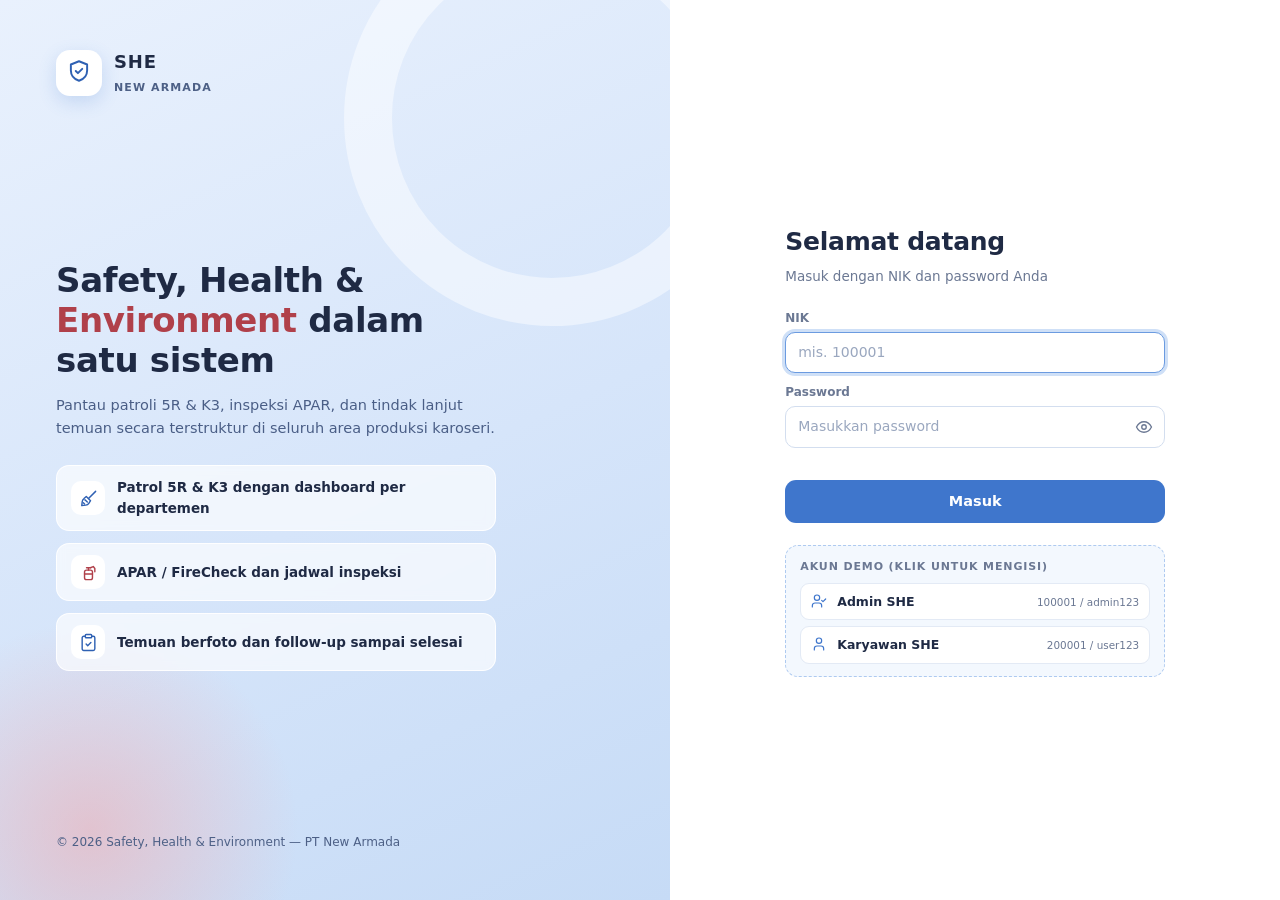
==== index.html @ 9843df70 "update ui design" ====
<!doctype html><html lang="id"><head><meta charset="utf-8"><meta name="viewport" content="width=device-width,initial-scale=1"><title>SHE New Armada - Login</title><link rel="stylesheet" href="css/style.css"></head>
<body class="login">
<aside class="lg-side">
 <div class="lg-brand"><span class="lg"><span data-ico="shield-check"></span></span><div><b>SHE</b><small>New Armada</small></div></div>
 <div class="lg-hero"><h2>Safety, Health &amp; <em>Environment</em> dalam satu sistem</h2><p>Pantau patroli 5R &amp; K3, inspeksi APAR, dan tindak lanjut temuan secara terstruktur di seluruh area produksi karoseri.</p>
  <div class="lg-feat"><div><span class="ib2" data-ico="broom" data-size="19"></span>Patrol 5R &amp; K3 dengan dashboard per departemen</div><div><span class="ib2" data-ico="extinguisher" data-size="19"></span>APAR / FireCheck dan jadwal inspeksi</div><div><span class="ib2" data-ico="clipboard-check" data-size="19"></span>Temuan berfoto dan follow-up sampai selesai</div></div></div>
 <div class="lg-foot">&copy; 2026 Safety, Health &amp; Environment &mdash; PT New Armada</div>
</aside>
<main class="lg-main"><div class="lg-form"><h2>Selamat datang</h2><div class="sub">Masuk dengan NIK dan password Anda</div>
<label>NIK</label><input id="nik" placeholder="mis. 100001" autofocus autocomplete="username">
<label>Password</label><div class="pwf"><input id="pw" type="password" placeholder="Masukkan password" autocomplete="current-password"><button type="button" id="tg" title="Tampilkan / sembunyikan password" onclick="tgp()"></button></div>
<div class="err" id="err"></div><button class="btn" onclick="go()">Masuk</button>
<div class="demo"><small>Akun demo (klik untuk mengisi)</small>
<button type="button" onclick="fill('100001','admin123')"><span data-ico="user-check"></span><span><b>Admin SHE</b></span><small>100001 / admin123</small></button>
<button type="button" onclick="fill('200001','user123')"><span data-ico="user"></span><span><b>Karyawan SHE</b></span><small>200001 / user123</small></button></div>
</div></main>
<script src="js/data.js"></script><script src="js/icons.js"></script><script src="js/store.js"></script>
<script>if(me())location.href='launcher.html';
tg.innerHTML=ico('eye',18);
function tgp(){const h=pw.type==='password';pw.type=h?'text':'password';tg.innerHTML=ico(h?'eye-off':'eye',18)}
function fill(n,p){nik.value=n;pw.value=p;err.textContent=''}
function go(){const u=load().users.find(x=>x.nik===nik.value.trim()&&x.pass===pw.value);
if(!u){err.textContent='NIK atau password salah';return}

sessionStorage.setItem(SES,JSON.stringify({nik:u.nik,nama:u.nama,role:u.role}));location.href='launcher.html'}
document.addEventListener('keydown',e=>e.key==='Enter'&&go())</script></body></html>
---- css/style.css ----
/* =====================================================================
   SHE New Armada — Tema: putih dominan, biru pastel & merah pastel
   (nama class dipertahankan supaya logic JS tidak berubah)
   ===================================================================== */
:root{
  --bg:#f6f9fe;--card:#fff;--tx:#1f2a44;--mut:#6b7893;--bd:#e3eaf5;--bd2:#d3deef;
  --pri:#3f76cc;--pri-d:#2f61b3;--pri2:#6b9be0;
  --b50:#f3f8fe;--b100:#e6f0fc;--b200:#cfe0f7;--b300:#aecaf0;
  --bad:#d9686f;--r50:#fef6f6;--r100:#fdeaea;--r200:#f8d0d2;--r300:#f0aaae;--r700:#b0404a;
  --ok:#3fa883;--ok-l:#e3f5ee;--ok-d:#23785a;--warn:#e0a24f;
  --sh:0 1px 2px rgba(31,42,68,.04),0 6px 18px rgba(63,118,204,.07);
  --sh2:0 2px 4px rgba(31,42,68,.05),0 14px 32px rgba(63,118,204,.12);
  --topH:62px;
}
*{box-sizing:border-box}
html{-webkit-text-size-adjust:100%}
body{margin:0;font:14px/1.55 Inter,"Segoe UI",system-ui,-apple-system,Roboto,Arial,sans-serif;background:var(--bg);color:var(--tx);-webkit-font-smoothing:antialiased}
a{color:inherit;text-decoration:none}h2{margin:0}
::selection{background:var(--b200)}
::-webkit-scrollbar{width:9px;height:9px}::-webkit-scrollbar-thumb{background:#c9d7ee;border-radius:8px;border:2px solid var(--bg)}::-webkit-scrollbar-track{background:transparent}

/* ---------- ikon SVG ---------- */
.si{width:16px;height:16px;flex:none;vertical-align:-3px}
.btn .si{vertical-align:0}

/* ---------- top bar ---------- */
.top{position:sticky;top:0;z-index:30;background:rgba(255,255,255,.92);backdrop-filter:saturate(1.4) blur(10px);border-bottom:1px solid var(--bd);box-shadow:0 1px 0 rgba(63,118,204,.04)}
.top-in{display:flex;align-items:center;gap:14px;height:var(--topH);padding:0 24px;max-width:1600px;margin:0 auto}
.brand{display:flex;align-items:center;gap:10px;flex:none}
.brand .lg{width:38px;height:38px;border-radius:11px;display:grid;place-items:center;background:linear-gradient(145deg,var(--b100),var(--b200));color:var(--pri-d);position:relative;box-shadow:inset 0 0 0 1px rgba(63,118,204,.15)}
.brand .lg:after{content:"";position:absolute;right:-3px;top:-3px;width:11px;height:11px;border-radius:50%;background:var(--r300);border:2px solid #fff}
.brand .lg .si{width:21px;height:21px}
.brand .bt{display:flex;flex-direction:column;line-height:1.1}
.brand .bt b{font-size:15px;letter-spacing:.04em;color:var(--tx);font-weight:750}
.brand .bt small{font-size:10.5px;color:var(--mut);letter-spacing:.08em;text-transform:uppercase;font-weight:600;margin-top:2px}
.top .sep{width:1px;height:26px;background:var(--bd2);flex:none}
.top h1{font-size:15px;margin:0;flex:1;font-weight:650;color:var(--tx);display:flex;align-items:center;gap:9px;min-width:0;white-space:nowrap;overflow:hidden;text-overflow:ellipsis}
.top h1 .si{width:19px;height:19px;color:var(--pri)}
.top .usr{display:flex;align-items:center;gap:10px;padding:4px 12px 4px 4px;border:1px solid var(--bd);border-radius:999px;background:#fff}
.top .av{width:30px;height:30px;border-radius:50%;display:grid;place-items:center;background:var(--r100);color:var(--r700);font-weight:700;font-size:11.5px;letter-spacing:.02em}
.top .un{display:flex;flex-direction:column;line-height:1.15;font-size:12.5px;font-weight:600}
.top .un small{font-size:10.5px;color:var(--mut);font-weight:500}
.top .u{font-size:12px;color:var(--mut)}

/* ---------- tombol ---------- */
.btn{border:1px solid transparent;background:var(--pri);color:#fff;padding:9px 16px;border-radius:10px;cursor:pointer;font:inherit;font-weight:600;display:inline-flex;align-items:center;justify-content:center;gap:7px;transition:background .15s,box-shadow .15s,transform .05s,border-color .15s;line-height:1.2;white-space:nowrap}
.btn:hover{background:var(--pri-d);box-shadow:0 4px 12px rgba(63,118,204,.25)}
.btn:active{transform:translateY(1px)}
.btn:focus-visible{outline:3px solid var(--b200);outline-offset:1px}
.btn.g{background:var(--b100);color:#27487f;border-color:var(--b200)}
.btn.g:hover{background:var(--b200);box-shadow:none}
.btn.r{background:var(--r100);color:var(--r700);border-color:var(--r200)}
.btn.r:hover{background:var(--r200);box-shadow:none}
.btn.s{padding:6px 12px;font-size:12px;border-radius:8px}
.btn.ib{padding:7px 9px}
.btn.o{background:#fff;color:var(--tx);border-color:var(--bd2)}.btn.o:hover{background:var(--b50);box-shadow:none}

/* ---------- layout & kartu ---------- */
.wrap{max-width:1180px;margin:0 auto;padding:26px 24px 48px}
.card{background:var(--card);border:1px solid var(--bd);border-radius:14px;padding:20px;margin-bottom:18px;box-shadow:var(--sh)}
.card h3{margin:0 0 14px;font-size:15px;font-weight:700;color:var(--tx);letter-spacing:.005em}
.grid{display:grid;gap:16px}.g4{grid-template-columns:repeat(auto-fit,minmax(180px,1fr))}.g2{grid-template-columns:repeat(auto-fit,minmax(380px,1fr))}.g3{grid-template-columns:repeat(auto-fit,minmax(200px,1fr))}
.kpi{position:relative;overflow:hidden}
.kpi b{font-size:30px;display:block;line-height:1.1;font-weight:750;color:var(--tx)}
.kpi span{color:var(--mut);font-size:12.5px}
.kpi:before{content:"";position:absolute;left:0;top:0;bottom:0;width:4px;background:var(--pri2)}
.kpi:after{content:"";position:absolute;right:-18px;top:-18px;width:70px;height:70px;border-radius:50%;background:var(--b100);opacity:.7}

/* ---------- form ---------- */
input,select,textarea{width:100%;padding:9px 12px;border:1px solid var(--bd2);border-radius:10px;font:inherit;background:#fff;color:var(--tx);transition:border-color .15s,box-shadow .15s}
input::placeholder,textarea::placeholder{color:#9aa7bf}
input:hover,select:hover,textarea:hover{border-color:var(--b300)}
input:focus,select:focus,textarea:focus{outline:none;border-color:var(--pri2);box-shadow:0 0 0 3px var(--b200)}
select{appearance:none;-webkit-appearance:none;padding-right:34px;background:#fff url("data:image/svg+xml;utf8,<svg xmlns='http://www.w3.org/2000/svg' width='14' height='14' viewBox='0 0 24 24' fill='none' stroke='%236b7893' stroke-width='2.2' stroke-linecap='round' stroke-linejoin='round'><path d='m6 9 6 6 6-6'/></svg>") no-repeat right 11px center;cursor:pointer}
input[type=file]{padding:6px;font-size:12px;background:var(--b50);border-style:dashed}
input[type=file]::file-selector-button{border:0;background:var(--b100);color:#27487f;padding:5px 10px;border-radius:7px;margin-right:8px;font:inherit;font-weight:600;cursor:pointer}
input[type=color]{padding:3px;cursor:pointer}
label{font-size:12px;color:var(--mut);display:block;margin:10px 0 4px;font-weight:600}

/* ---------- tab & segmented ---------- */
.tabs{display:flex;gap:4px;margin-bottom:20px;flex-wrap:wrap;background:var(--b100);padding:4px;border-radius:12px;width:fit-content;max-width:100%;border:1px solid var(--b200)}
.tabs button{border:0;background:transparent;padding:8px 16px;border-radius:9px;cursor:pointer;font:inherit;font-weight:600;color:#4a628f;transition:.15s}
.tabs button:hover{color:var(--pri-d);background:rgba(255,255,255,.6)}
.tabs .on{background:#fff;color:var(--pri-d);box-shadow:0 1px 3px rgba(31,42,68,.1)}
.seg{display:flex;gap:8px;flex-wrap:wrap;margin-bottom:6px}
.seg button{border:1px solid var(--bd2);background:#fff;border-radius:12px;padding:10px 20px;cursor:pointer;font:inherit;font-weight:650;color:#40527a;text-align:left;transition:.15s}
.seg button:hover{border-color:var(--pri2);background:var(--b50)}
.seg button small{display:block;font-weight:500;font-size:11px;color:var(--mut)}
.seg .on{background:var(--pri);border-color:var(--pri);color:#fff}.seg .on small{color:#d6e4ff}

/* ---------- tabel ---------- */
.tw{overflow-x:auto}
table{width:100%;border-collapse:collapse;font-size:13px}
th,td{padding:10px;border-bottom:1px solid var(--bd);text-align:left;vertical-align:top}
th{color:#4d6086;font-weight:700;background:var(--b50);white-space:nowrap;font-size:11.5px;letter-spacing:.03em;text-transform:uppercase}
th:first-child{border-top-left-radius:8px}th:last-child{border-top-right-radius:8px}
tr:hover td{background:#fafcff}
td small{color:var(--mut)}

/* ---------- status ---------- */
.pill{padding:3px 11px;border-radius:20px;font-size:11px;font-weight:700;color:#4d6086;background:var(--b100);text-transform:capitalize;display:inline-block}
.pill.open{background:var(--r100);color:var(--r700);box-shadow:inset 0 0 0 1px var(--r200)}
.pill.closed{background:var(--ok-l);color:var(--ok-d);box-shadow:inset 0 0 0 1px #c3e8d9}
.chip{display:inline-block;padding:2px 10px;border-radius:20px;font-size:12px;font-weight:650;background:var(--b100);color:#27487f}
.c5{background:#dcf3ea;color:#1f7556}.c4{background:#e6f3dc;color:#4c7a1d}.c3{background:#fdf1cf;color:#8a6410}.c2{background:#fde4d2;color:#a1521a}.c1{background:var(--r100);color:var(--r700)}
.late{color:var(--bad);font-weight:650}
.dot{display:inline-block;width:10px;height:10px;border-radius:3px;margin-right:6px}
.odr td{background:var(--r50)}
.alertbar{background:var(--r100);border:1px solid var(--r200);color:var(--r700);border-radius:12px;padding:10px 16px;margin-bottom:16px;display:flex;gap:12px;align-items:center}
.alertbar .si{width:19px;height:19px}

/* ---------- launcher (Apps) ---------- */
.hero{display:flex;align-items:flex-end;justify-content:space-between;flex-wrap:wrap;gap:14px;margin-bottom:22px;padding:26px 28px;border-radius:18px;background:linear-gradient(120deg,#fff 35%,var(--b100));border:1px solid var(--bd);box-shadow:var(--sh);position:relative;overflow:hidden}
.hero:before{content:"";position:absolute;right:-60px;top:-70px;width:240px;height:240px;border-radius:50%;background:radial-gradient(circle,var(--r100),transparent 70%)}
.hero h2{font-size:22px;font-weight:750;letter-spacing:-.005em;position:relative}
.hero p{margin:4px 0 0;color:var(--mut);font-size:13.5px;position:relative}
.hero .acts{display:flex;gap:8px;flex-wrap:wrap;position:relative}
.sech{font-size:12px;font-weight:700;color:var(--mut);letter-spacing:.09em;text-transform:uppercase;margin:6px 2px 12px;display:flex;align-items:center;gap:10px}
.sech:after{content:"";flex:1;height:1px;background:var(--bd)}
.apps{display:grid;grid-template-columns:repeat(auto-fill,minmax(250px,1fr));gap:16px;padding:0 0 18px}
.app{cursor:pointer;position:relative;display:flex;align-items:center;gap:15px;padding:16px 18px;background:#fff;border:1px solid var(--bd);border-radius:16px;box-shadow:var(--sh);transition:transform .18s,box-shadow .18s,border-color .18s;font-size:14px;color:var(--tx);font-weight:650;text-align:left}
.app:hover{transform:translateY(-3px);box-shadow:var(--sh2);border-color:var(--b300)}
.app .ic{width:56px;height:56px;border-radius:16px;flex:none;display:grid;place-items:center;transition:.18s}
.app .ic .si{width:28px;height:28px}
.app .nm{display:flex;flex-direction:column;min-width:0;line-height:1.3}
.app .nm span{overflow:hidden;text-overflow:ellipsis}
.app .nm small{font-size:11.5px;color:var(--mut);font-weight:500;margin-top:2px}
.app .go{margin-left:auto;color:var(--bd2);transition:.18s;display:grid}.app:hover .go{color:var(--pri);transform:translateX(2px)}
.app.add{border-style:dashed;border-color:var(--b300);background:var(--b50);box-shadow:none}
.app.add:hover{background:var(--b100)}
.app .x{position:absolute;top:-8px;right:-8px;background:var(--bad);color:#fff;border-radius:50%;width:24px;height:24px;display:none;place-items:center;box-shadow:0 2px 6px rgba(176,64,74,.4)}
.app .x .si{width:13px;height:13px;stroke-width:2.4}
.manage .app .x{display:grid}
.manage .app{animation:wob .5s ease-in-out infinite alternate}
@keyframes wob{from{transform:rotate(-.35deg)}to{transform:rotate(.35deg)}}

/* ---------- login ---------- */
body.login{min-height:100vh;display:grid;grid-template-columns:1.1fr 1fr;background:#fff}
.lg-side{position:relative;overflow:hidden;padding:48px 56px;display:flex;flex-direction:column;justify-content:space-between;background:linear-gradient(155deg,#e9f1fd 0%,#d6e5fa 55%,#c6dbf6 100%);color:var(--tx)}
.lg-side:before{content:"";position:absolute;left:-120px;bottom:-140px;width:420px;height:420px;border-radius:50%;background:radial-gradient(circle,rgba(240,170,174,.55),rgba(240,170,174,0) 70%)}
.lg-side:after{content:"";position:absolute;right:-90px;top:-90px;width:320px;height:320px;border-radius:50%;border:48px solid rgba(255,255,255,.45)}
.lg-side>*{position:relative;z-index:1}
.lg-brand{display:flex;align-items:center;gap:12px}
.lg-brand .lg{width:46px;height:46px;border-radius:14px;background:#fff;color:var(--pri-d);display:grid;place-items:center;box-shadow:0 6px 18px rgba(63,118,204,.2)}
.lg-brand .lg .si{width:26px;height:26px}
.lg-brand b{display:block;font-size:18px;letter-spacing:.05em;font-weight:800}
.lg-brand small{font-size:11px;color:#4d6086;letter-spacing:.1em;text-transform:uppercase;font-weight:600}
.lg-hero h2{font-size:34px;line-height:1.18;font-weight:800;letter-spacing:-.01em;max-width:440px}
.lg-hero h2 em{font-style:normal;color:var(--r700)}
.lg-hero p{color:#4a5e86;max-width:440px;margin:14px 0 26px;font-size:14.5px}
.lg-feat{display:grid;gap:12px;max-width:440px}
.lg-feat div{display:flex;align-items:center;gap:12px;background:rgba(255,255,255,.65);border:1px solid rgba(255,255,255,.9);padding:11px 14px;border-radius:13px;font-weight:600;font-size:13.5px;backdrop-filter:blur(4px)}
.lg-feat .ib2{width:34px;height:34px;border-radius:10px;display:grid;place-items:center;background:#fff;color:var(--pri-d);flex:none}
.lg-feat div:nth-child(2) .ib2{color:var(--r700)}
.lg-foot{font-size:12px;color:#4d6086}
.lg-main{display:grid;place-items:center;padding:32px}
.lg-form{width:100%;max-width:380px}
.lg-form h2{font-size:25px;font-weight:800;letter-spacing:-.01em}
.lg-form .sub{color:var(--mut);font-size:13.5px;margin:4px 0 22px}
.pwf{position:relative}.pwf input{padding-right:42px}
.pwf button{position:absolute;right:6px;top:50%;transform:translateY(-50%);border:0;background:transparent;color:var(--mut);cursor:pointer;padding:6px;border-radius:8px;display:grid;place-items:center}
.pwf button:hover{background:var(--b100);color:var(--pri-d)}
.err{color:var(--r700);font-size:13px;min-height:20px;margin:8px 0 4px;font-weight:550}
.lg-form .btn{width:100%;padding:12px;font-size:14.5px;border-radius:11px}
.demo{margin-top:22px;border:1px dashed var(--b300);background:var(--b50);border-radius:13px;padding:12px 14px}
.demo>small{display:block;font-size:11px;letter-spacing:.08em;text-transform:uppercase;color:var(--mut);font-weight:700;margin-bottom:8px}
.demo button{display:flex;width:100%;align-items:center;gap:10px;padding:8px 10px;margin-top:6px;border:1px solid var(--bd);background:#fff;border-radius:9px;cursor:pointer;font:inherit;font-size:12.5px;color:var(--tx);text-align:left;transition:.15s}
.demo button:hover{border-color:var(--pri2);background:var(--b100)}
.demo button .si{color:var(--pri)}
.demo button span:not([data-ico]){flex:1}.demo button small{color:var(--mut)}
@media(max-width:900px){body.login{grid-template-columns:1fr}.lg-side{display:none}}

/* ---------- inspeksi: pertanyaan & skala ---------- */
.leg{display:flex;gap:16px;flex-wrap:wrap;justify-content:center;font-size:12px;color:#51627f;margin-top:6px}.leg i{display:inline-block;width:11px;height:11px;border-radius:3px;margin-right:5px}
.q{padding:12px 0;border-bottom:1px dashed var(--bd2)}.q p{margin:0 0 8px}
.opts{display:flex;gap:6px;flex-wrap:wrap}.opts label{margin:0}.opts input{display:none}
.opts span{display:inline-block;padding:7px 15px;border:1px solid var(--bd2);border-radius:9px;cursor:pointer;color:var(--tx);background:#fff}
.opts input:checked+span{background:var(--pri);color:#fff;border-color:var(--pri)}.opts input.ng:checked+span{background:var(--bad);border-color:var(--bad)}.opts input.ok:checked+span{background:var(--ok);border-color:var(--ok)}
.qr{display:grid;grid-template-columns:1fr auto auto;gap:14px;align-items:center}.qr p{margin:0}
.scale{display:flex;gap:6px}.scale label{margin:0}.scale input{display:none}
.scale span{display:grid;place-items:center;width:40px;height:40px;border:1px solid var(--bd2);border-radius:11px;cursor:pointer;font-weight:700;background:#fff;color:#51627f;transition:.12s}
.scale span:hover{border-color:var(--pri2);background:var(--b50)}
.scale input:checked+span{color:#fff;border-color:transparent;box-shadow:0 3px 8px rgba(31,42,68,.18)}
.scale input:checked+.s1{background:#e0777d}.scale input:checked+.s2{background:#ee9a62}.scale input:checked+.s3{background:#e6b83f}.scale input:checked+.s4{background:#78c077}.scale input:checked+.s5{background:#3fa883}
.scale .wd{width:auto;padding:0 14px}.scale input:checked+.sg{background:#3fa883}.scale input:checked+.sn{background:#e0777d}
.find{background:var(--r50);border:1px solid var(--r200);border-radius:12px;padding:12px;margin-top:8px}.find small{color:var(--r700);font-weight:650}
.gh{font-weight:700;margin:18px 0 4px;color:var(--pri-d)}
.sec .sec{margin-left:12px;padding-left:14px;border-left:2px solid var(--b200)}.sec .sec>.gh{color:#4a6aa5;font-size:13px}
.ph{display:grid;grid-template-columns:repeat(auto-fill,minmax(220px,1fr));gap:14px}.ph>div{border:1px solid var(--bd);border-radius:12px;overflow:hidden;font-size:12px;background:#fff}.ph img{width:100%;height:140px;object-fit:cover;display:block}.ph p{margin:8px 10px}
.row{display:flex;gap:8px;margin-bottom:8px;align-items:center}.row input{flex:1}
.tn{margin-bottom:8px}.tn.sc>.row input{font-weight:650;background:var(--b50)}
.tg{font-size:10px;text-transform:uppercase;font-weight:700;color:var(--mut);width:46px}
.kids{margin:6px 0 10px 22px;padding-left:12px;border-left:2px solid var(--b200)}
.sumbar{position:sticky;top:calc(var(--topH) + 8px);z-index:10;display:flex;gap:10px;flex-wrap:wrap;align-items:center;background:linear-gradient(100deg,var(--b100),#fff);color:var(--tx);border:1px solid var(--b200);border-left:4px solid var(--pri);border-radius:14px;padding:10px 16px;margin-bottom:16px;box-shadow:var(--sh)}
.sumbar b{font-size:20px;color:var(--pri-d)}.sumbar .chip{background:#fff;color:#27487f;border:1px solid var(--b200)}
.nin{display:flex;gap:8px;align-items:center;flex-wrap:wrap}.nin input{width:110px}.nin small{color:var(--mut)}
.tmr{display:grid;grid-template-columns:110px 1.4fr 1.4fr 1fr 140px 1.2fr 30px;gap:8px;align-items:start;margin-bottom:10px}
.tmg{display:grid;grid-template-columns:150px 1.4fr 1.4fr 1fr 150px 34px;gap:8px;align-items:start}.tmg small{display:block;margin-bottom:4px}
.thumb{width:84px;height:60px;object-fit:cover;border-radius:8px;cursor:zoom-in;border:1px solid var(--bd)}
.jt th,.jt td{border:1px solid var(--bd2);text-align:center;vertical-align:middle;padding:9px 8px}.jt th{background:var(--b100);color:#27487f}.jt td b{display:block}.jt input{margin:2px 0;text-align:center;font-size:12px;padding:6px}

/* ---------- dialog ---------- */
dialog{border:0;border-radius:18px;padding:24px;width:min(480px,94vw);box-shadow:0 24px 70px rgba(31,42,68,.3);color:var(--tx)}
dialog::backdrop{background:rgba(31,42,68,.42);backdrop-filter:blur(3px)}
dialog h3{font-size:17px}

/* ---------- pemilih ikon & pemicu ---------- */
.ic-trg{display:flex;align-items:center;gap:12px;width:100%;padding:8px 12px 8px 8px;border:1px solid var(--bd2);background:#fff;border-radius:12px;cursor:pointer;font:inherit;color:var(--tx);text-align:left;transition:.15s}
.ic-trg:hover{border-color:var(--pri2);box-shadow:0 0 0 3px var(--b100)}
.ic-trg .ic-prev{width:46px;height:46px;border-radius:13px;display:grid;place-items:center;flex:none}
.ic-trg .ic-nm{flex:1;display:flex;flex-direction:column;min-width:0;line-height:1.25}
.ic-trg .ic-nm b{font-size:13.5px}.ic-trg .ic-nm small{font-size:11px;color:var(--mut);font-weight:500}
.ic-trg>.si{color:var(--mut)}
dialog.icpk{width:min(820px,96vw);max-height:90vh;padding:0;overflow:hidden}
dialog.icpk[open]{display:flex;flex-direction:column}
.pk-h{display:flex;justify-content:space-between;align-items:flex-start;gap:12px;padding:20px 24px 12px}
.pk-h h3{margin:0}.pk-h p{margin:3px 0 0;color:var(--mut);font-size:12.5px}
.pk-s{position:relative;margin:0 24px}.pk-s .si{position:absolute;left:12px;top:50%;transform:translateY(-50%);color:var(--mut);width:17px;height:17px}.pk-s input{padding-left:38px}
.pk-c{display:flex;gap:6px;flex-wrap:wrap;padding:12px 24px 4px}
.pk-c button{border:1px solid var(--bd2);background:#fff;border-radius:999px;padding:5px 13px;font:inherit;font-size:12px;font-weight:600;color:#4a628f;cursor:pointer;transition:.12s}
.pk-c button:hover{background:var(--b100)}.pk-c .on{background:var(--pri);border-color:var(--pri);color:#fff}
.pk-g{display:grid;grid-template-columns:repeat(auto-fill,minmax(92px,1fr));gap:8px;padding:12px 24px;overflow-y:auto;flex:1;min-height:220px}
.pk-i{display:flex;flex-direction:column;align-items:center;gap:7px;padding:12px 6px 9px;border:1px solid var(--bd);background:#fff;border-radius:12px;cursor:pointer;font:inherit;color:var(--tx);transition:.12s}
.pk-i span{width:46px;height:46px;border-radius:12px;display:grid;place-items:center;background:var(--b50);color:var(--pri-d);transition:.12s}
.pk-i small{font-size:10.5px;line-height:1.25;color:var(--mut);text-align:center;font-weight:600;min-height:26px;display:flex;align-items:center}
.pk-i:hover{border-color:var(--pk,var(--pri2));transform:translateY(-1px);box-shadow:0 6px 14px rgba(63,118,204,.14)}
.pk-i:hover span{background:var(--pk,var(--pri));color:#fff}
.pk-i.on{border-color:var(--pk,var(--pri));background:var(--b50);box-shadow:0 0 0 2px var(--b200)}
.pk-i.on span{background:var(--pk,var(--pri));color:#fff}
.pk-e{grid-column:1/-1;text-align:center;color:var(--mut);padding:40px 0}
.pk-f{padding:10px 24px 14px;font-size:11.5px;color:var(--mut);border-top:1px solid var(--bd);background:var(--b50)}

/* ---------- swatch warna & pratinjau modul ---------- */
.sw{display:flex;gap:7px;flex-wrap:wrap;align-items:center}
.sw button{width:28px;height:28px;border-radius:50%;border:2px solid #fff;box-shadow:0 0 0 1px var(--bd2);cursor:pointer;padding:0;display:grid;place-items:center;color:#fff;transition:.12s}
.sw button:hover{transform:scale(1.1)}.sw button.on{box-shadow:0 0 0 2px var(--tx)}
.sw button .si{width:14px;height:14px;stroke-width:3}
.sw input[type=color]{width:28px;height:28px;padding:0;border-radius:50%;border:2px solid #fff;box-shadow:0 0 0 1px var(--bd2);background:conic-gradient(#e8949a,#eeb35a,#5fb89b,#6b9be0,#9a8ce0,#e8949a);cursor:pointer;overflow:hidden}
.sw input[type=color]::-webkit-color-swatch-wrapper{padding:0}.sw input[type=color]::-webkit-color-swatch{border:0;border-radius:50%;opacity:0}.sw input[type=color]::-moz-color-swatch{border:0;opacity:0}
.pv{max-width:300px}.pv .app{cursor:default}.pv .app:hover{transform:none;box-shadow:var(--sh);border-color:var(--bd)}
.pvl{font-size:11px;font-weight:700;letter-spacing:.08em;text-transform:uppercase;color:var(--mut);margin:0 0 8px}
.fbwrap{display:grid;grid-template-columns:1fr 300px;gap:22px;align-items:start}
@media(max-width:820px){.fbwrap{grid-template-columns:1fr}}

@media(max-width:760px){.hide-m{display:none}.tmr{grid-template-columns:1fr}.g2{grid-template-columns:1fr}.top-in{padding:0 14px;gap:10px}.top .un,.brand .bt small,.top .sep{display:none}.top .usr{padding:3px}.wrap{padding:16px 14px 36px}.hero{padding:20px}}
@media(max-width:900px){.qr{grid-template-columns:1fr}.tmg{grid-template-columns:1fr}}
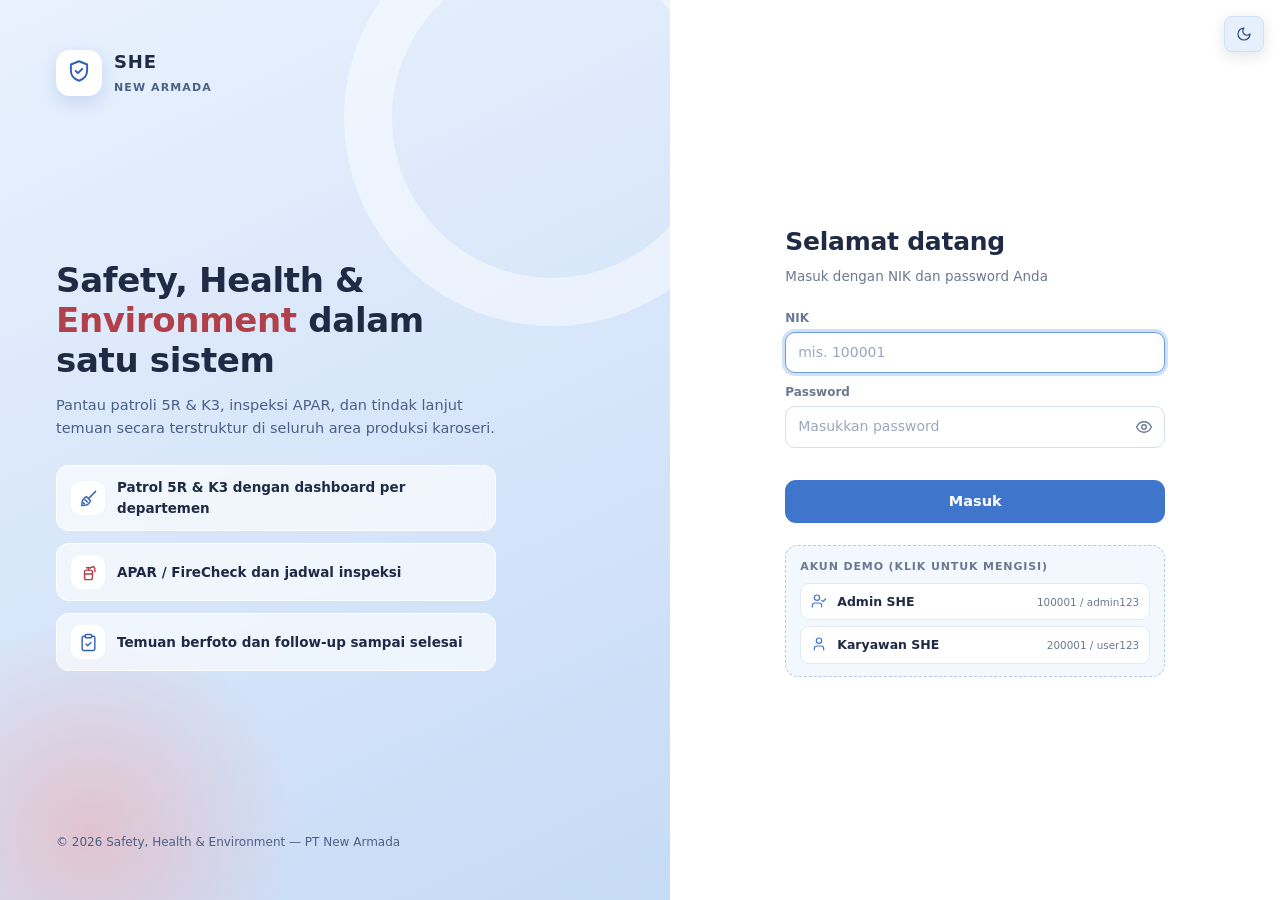
==== commit b9ba3554: "update light and dark mode" ====
--- a/index.html
+++ b/index.html
@@ -1,4 +1,4 @@
-<!doctype html><html lang="id"><head><meta charset="utf-8"><meta name="viewport" content="width=device-width,initial-scale=1"><title>SHE New Armada - Login</title><link rel="stylesheet" href="css/style.css"></head>
+<!doctype html><html lang="id"><head><meta charset="utf-8"><meta name="viewport" content="width=device-width,initial-scale=1"><title>SHE New Armada - Login</title><script src="js/theme.js"></script><link rel="stylesheet" href="css/style.css"><link rel="stylesheet" href="css/dark.css"></head>
 <body class="login">
 <aside class="lg-side">
  <div class="lg-brand"><span class="lg"><span data-ico="shield-check"></span></span><div><b>SHE</b><small>New Armada</small></div></div>
--- a/css/dark.css
+++ b/css/dark.css
@@ -0,0 +1,138 @@
+/* =====================================================================
+   SHE New Armada - Mode gelap. Aktif saat <html data-theme="dark">.
+   Muat SETELAH style.css dan layout.css.
+   ===================================================================== */
+.theme-fab{position:fixed;top:16px;right:16px;z-index:50}
+.theme-fab .btn{padding:9px 11px;box-shadow:0 4px 14px rgba(31,42,68,.12)}
+
+:root[data-theme="dark"]{
+  color-scheme:dark;
+  --bg:#0e1424;--card:#161f35;--tx:#e6ecf8;--mut:#93a2c2;--bd:#25314d;--bd2:#33426a;
+  --pri:#4a82d8;--pri-d:#6b9be0;--pri2:#6b9be0;
+  --b50:#1a2542;--b100:#1f2d50;--b200:#2c3f6b;--b300:#41598f;
+  --bad:#e8858c;--r50:#2a1a24;--r100:#3a2029;--r200:#5a2d38;--r300:#b9656d;--r700:#f3a6ac;
+  --ok:#4fbf98;--ok-l:#173328;--ok-d:#86dcb9;--warn:#e0a24f;
+  --sh:0 1px 2px rgba(0,0,0,.3),0 6px 18px rgba(0,0,0,.25);
+  --sh2:0 2px 4px rgba(0,0,0,.35),0 14px 32px rgba(0,0,0,.4);
+}
+[data-theme="dark"] body{background:var(--bg);color:var(--tx)}
+[data-theme="dark"] ::-webkit-scrollbar-thumb{background:#33426a;border-color:var(--bg)}
+
+/* permukaan yang tadinya putih */
+[data-theme="dark"] .top{background:rgba(14,20,36,.88);box-shadow:none}
+[data-theme="dark"] .top .usr,
+[data-theme="dark"] input,[data-theme="dark"] select,[data-theme="dark"] textarea,
+[data-theme="dark"] .app,[data-theme="dark"] .seg button,[data-theme="dark"] .opts span,
+[data-theme="dark"] .scale span,[data-theme="dark"] .ph>div,[data-theme="dark"] .ic-trg,
+[data-theme="dark"] .pk-i,[data-theme="dark"] .pk-c button,[data-theme="dark"] .demo button,
+[data-theme="dark"] .btn.o,[data-theme="dark"] dialog{background-color:var(--card);color:var(--tx)}
+[data-theme="dark"] select{background-color:var(--card)}
+[data-theme="dark"] input[type=file]{background:var(--b50)}
+[data-theme="dark"] input[type=color]{background:var(--card)}
+[data-theme="dark"] input::placeholder{color:#6f7fa3}
+[data-theme="dark"] .brand .lg:after,[data-theme="dark"] .sw button{border-color:var(--card)}
+[data-theme="dark"] .brand .lg{background:linear-gradient(145deg,var(--b200),var(--b100));color:#cfe0f7}
+[data-theme="dark"] .top .av{background:var(--r100);color:var(--r700)}
+
+/* teks biru tua -> biru terang */
+[data-theme="dark"] .btn.g,[data-theme="dark"] .chip,[data-theme="dark"] .jt th,
+[data-theme="dark"] .pk-i span,[data-theme="dark"] .sumbar .chip,
+[data-theme="dark"] input[type=file]::file-selector-button{color:#cfe0f7}
+[data-theme="dark"] .tabs button,[data-theme="dark"] .seg button,[data-theme="dark"] .pk-c button,
+[data-theme="dark"] th,[data-theme="dark"] .scale span{color:#a9bbdd}
+[data-theme="dark"] .tabs .on{background:var(--card);color:#cfe0f7}
+[data-theme="dark"] .tabs button:hover{background:rgba(255,255,255,.05);color:#cfe0f7}
+[data-theme="dark"] .btn:hover{box-shadow:0 4px 12px rgba(0,0,0,.35)}
+[data-theme="dark"] .gh,[data-theme="dark"] .hero h2,[data-theme="dark"] .sumbar b{color:#9dbff0}
+[data-theme="dark"] .sec .sec>.gh{color:#8aa8d8}
+[data-theme="dark"] .seg .on{background:var(--pri);color:#fff}
+[data-theme="dark"] .opts input:checked+span{background:var(--pri);color:#fff}
+[data-theme="dark"] .pk-c .on{background:var(--pri);color:#fff}
+
+/* tabel & status */
+[data-theme="dark"] tr:hover td{background:rgba(255,255,255,.03)}
+[data-theme="dark"] .odr td{background:var(--r50)}
+[data-theme="dark"] .pill{background:var(--b100);color:#a9bbdd}
+[data-theme="dark"] .pill.closed{box-shadow:inset 0 0 0 1px #24513f}
+[data-theme="dark"] .c5{background:#173a2d;color:#86dcb9}
+[data-theme="dark"] .c4{background:#25391d;color:#b4dc8e}
+[data-theme="dark"] .c3{background:#3a3217;color:#f0d27c}
+[data-theme="dark"] .c2{background:#3d2a1b;color:#f2b07d}
+[data-theme="dark"] .c1{background:var(--r100);color:var(--r700)}
+[data-theme="dark"] .kpi:after{background:var(--b100);opacity:.5}
+[data-theme="dark"] .grid.g5 .kpi:nth-child(5):after{background:var(--r100)}
+[data-theme="dark"] .empty-chart-placeholder{background:var(--b50);border-color:var(--b200)}
+
+/* halaman Apps */
+[data-theme="dark"] .hero{background:linear-gradient(120deg,var(--card) 35%,var(--b100))}
+[data-theme="dark"] .app.add{background:var(--b50)}
+[data-theme="dark"] .app .ic{filter:brightness(1.15)}
+[data-theme="dark"] .sumbar{background:linear-gradient(100deg,var(--b100),var(--card))}
+
+/* grafik SVG (warna teks/garis ditulis langsung di atribut SVG) */
+[data-theme="dark"] svg text{fill:#b6c4e0}
+[data-theme="dark"] svg line{stroke:#2a3857}
+
+/* input inline di Kelola Form */
+[data-theme="dark"] input[style*="#f2f6ff"]{background:var(--b50)!important}
+[data-theme="dark"] .find small{color:var(--r700)}
+
+/* dialog & pemilih ikon */
+[data-theme="dark"] dialog::backdrop{background:rgba(3,6,14,.65)}
+[data-theme="dark"] .pk-f{background:var(--b50)}
+[data-theme="dark"] .pk-i span{background:var(--b50)}
+[data-theme="dark"] .pk-i.on{background:var(--b50)}
+[data-theme="dark"] .ic-trg:hover{box-shadow:0 0 0 3px var(--b100)}
+
+/* login */
+[data-theme="dark"] body.login{background:var(--bg)}
+[data-theme="dark"] .lg-side{background:linear-gradient(155deg,#141f3a 0%,#1a2b52 55%,#203662 100%)}
+[data-theme="dark"] .lg-side:before{background:radial-gradient(circle,rgba(240,130,140,.28),rgba(240,130,140,0) 70%)}
+[data-theme="dark"] .lg-side:after{border-color:rgba(255,255,255,.05)}
+[data-theme="dark"] .lg-brand .lg,[data-theme="dark"] .lg-feat .ib2{background:var(--card);color:#9dbff0}
+[data-theme="dark"] .lg-brand small,[data-theme="dark"] .lg-foot,[data-theme="dark"] .lg-hero p{color:#9fb0d2}
+[data-theme="dark"] .lg-feat div{background:rgba(255,255,255,.06);border-color:rgba(255,255,255,.1)}
+[data-theme="dark"] .lg-hero h2 em{color:#f3a6ac}
+[data-theme="dark"] .demo{background:var(--b50)}
+
+/* ===== halaman APAR (Tailwind + CSS sendiri) ===== */
+[data-theme="dark"] .hd{background:rgba(14,20,36,.92);color:var(--tx)}
+[data-theme="dark"] .hd-btn,[data-theme="dark"] .sb-back{background:var(--b100);color:#cfe0f7;border-color:var(--b200)}
+[data-theme="dark"] .hd-lg{background:linear-gradient(145deg,var(--b200),var(--b100));color:#cfe0f7}
+[data-theme="dark"] .hd-ib,[data-theme="dark"] .hd-user{color:#a9bbdd}
+[data-theme="dark"] .sb{background:var(--card);color:#a9bbdd}
+[data-theme="dark"] .nv-on,[data-theme="dark"] .nvc-on{background:var(--b100);color:#cfe0f7}
+[data-theme="dark"] .nv-h:hover,[data-theme="dark"] .nvc-h:hover{background:var(--b50);color:#cfe0f7}
+[data-theme="dark"] .nvg{background:var(--bg)}
+[data-theme="dark"] .bg-white,[data-theme="dark"] .bg-slate-50{background-color:var(--card)!important}
+[data-theme="dark"] .bg-slate-100{background-color:var(--bg)!important}
+[data-theme="dark"] .bg-sky-50,[data-theme="dark"] .bg-sky-100\/60{background-color:var(--b100)!important}
+[data-theme="dark"] .bg-amber-50{background-color:#3a3217!important}
+[data-theme="dark"] .bg-rose-50{background-color:var(--r100)!important}
+[data-theme="dark"] .border-slate-200,[data-theme="dark"] .border-slate-100,[data-theme="dark"] .border-slate-300{border-color:var(--bd)!important}
+[data-theme="dark"] .border-sky-200{border-color:var(--b200)!important}
+[data-theme="dark"] .border-amber-200{border-color:#5a4a1e!important}
+[data-theme="dark"] .border-rose-200{border-color:var(--r200)!important}
+[data-theme="dark"] .text-slate-900,[data-theme="dark"] .text-slate-800,[data-theme="dark"] .text-slate-700{color:var(--tx)!important}
+[data-theme="dark"] .text-slate-600,[data-theme="dark"] .text-slate-500{color:#a9bbdd!important}
+[data-theme="dark"] .text-slate-400{color:#7f90b3!important}
+[data-theme="dark"] .text-rose-600,[data-theme="dark"] .text-rose-500{color:var(--r700)!important}
+[data-theme="dark"] .text-blue-600{color:#8fb4ea!important}
+[data-theme="dark"] .inp{background:var(--card);color:var(--tx);border-color:var(--bd2)}
+[data-theme="dark"] .lbl{color:var(--mut)}
+[data-theme="dark"] .btn-g{background:var(--card);color:#cfe0f7;border-color:var(--bd2)}
+[data-theme="dark"] .btn-g:hover{background:var(--b50)}
+[data-theme="dark"] .btn-t{background:var(--b100);color:#cfe0f7;border-color:var(--b200)}
+[data-theme="dark"] .btn-r{background:var(--r100);color:var(--r700);border-color:var(--r200)}
+[data-theme="dark"] .ab.v{background:var(--b100);color:#9dbff0}
+[data-theme="dark"] .ab.q{background:#232a52;color:#a5b4f0}
+[data-theme="dark"] .ab.e{background:#3a3217;color:#f0d27c}
+[data-theme="dark"] .ab.d{background:var(--r100);color:var(--r700)}
+[data-theme="dark"] .bdg.g{background:#173a2d;color:#86dcb9}
+[data-theme="dark"] .bdg.r{background:var(--r100);color:var(--r700)}
+[data-theme="dark"] .bdg.y{background:#3a3217;color:#f0d27c}
+[data-theme="dark"] .bdg.b{background:var(--b100);color:#9dbff0}
+[data-theme="dark"] .bdg.s{background:var(--b50);color:#a9bbdd}
+[data-theme="dark"] table.tb th{background:var(--b50);color:#a9bbdd;border-color:var(--bd)}
+[data-theme="dark"] table.tb td{color:#c3d0ea;border-color:var(--bd)}
+[data-theme="dark"] table.tb tbody tr:hover{background:rgba(255,255,255,.03)}
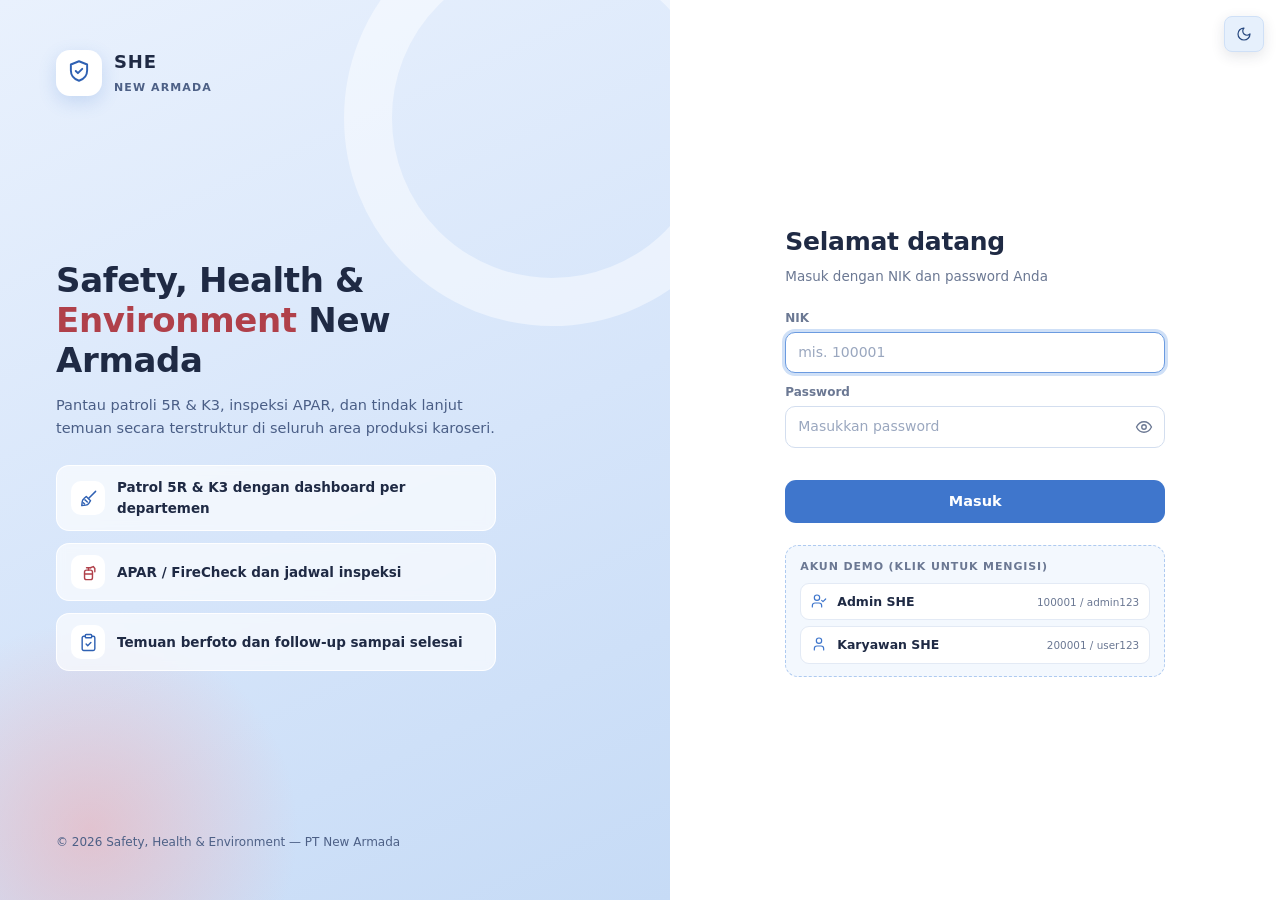
==== commit 9c75ca07: "test" ====
--- a/index.html
+++ b/index.html
@@ -2,7 +2,7 @@
 <body class="login">
 <aside class="lg-side">
  <div class="lg-brand"><span class="lg"><span data-ico="shield-check"></span></span><div><b>SHE</b><small>New Armada</small></div></div>
- <div class="lg-hero"><h2>Safety, Health &amp; <em>Environment</em> dalam satu sistem</h2><p>Pantau patroli 5R &amp; K3, inspeksi APAR, dan tindak lanjut temuan secara terstruktur di seluruh area produksi karoseri.</p>
+ <div class="lg-hero"><h2>Safety, Health &amp; <em>Environment</em> New Armada</h2><p>Pantau patroli 5R &amp; K3, inspeksi APAR, dan tindak lanjut temuan secara terstruktur di seluruh area produksi karoseri.</p>
   <div class="lg-feat"><div><span class="ib2" data-ico="broom" data-size="19"></span>Patrol 5R &amp; K3 dengan dashboard per departemen</div><div><span class="ib2" data-ico="extinguisher" data-size="19"></span>APAR / FireCheck dan jadwal inspeksi</div><div><span class="ib2" data-ico="clipboard-check" data-size="19"></span>Temuan berfoto dan follow-up sampai selesai</div></div></div>
  <div class="lg-foot">&copy; 2026 Safety, Health &amp; Environment &mdash; PT New Armada</div>
 </aside>
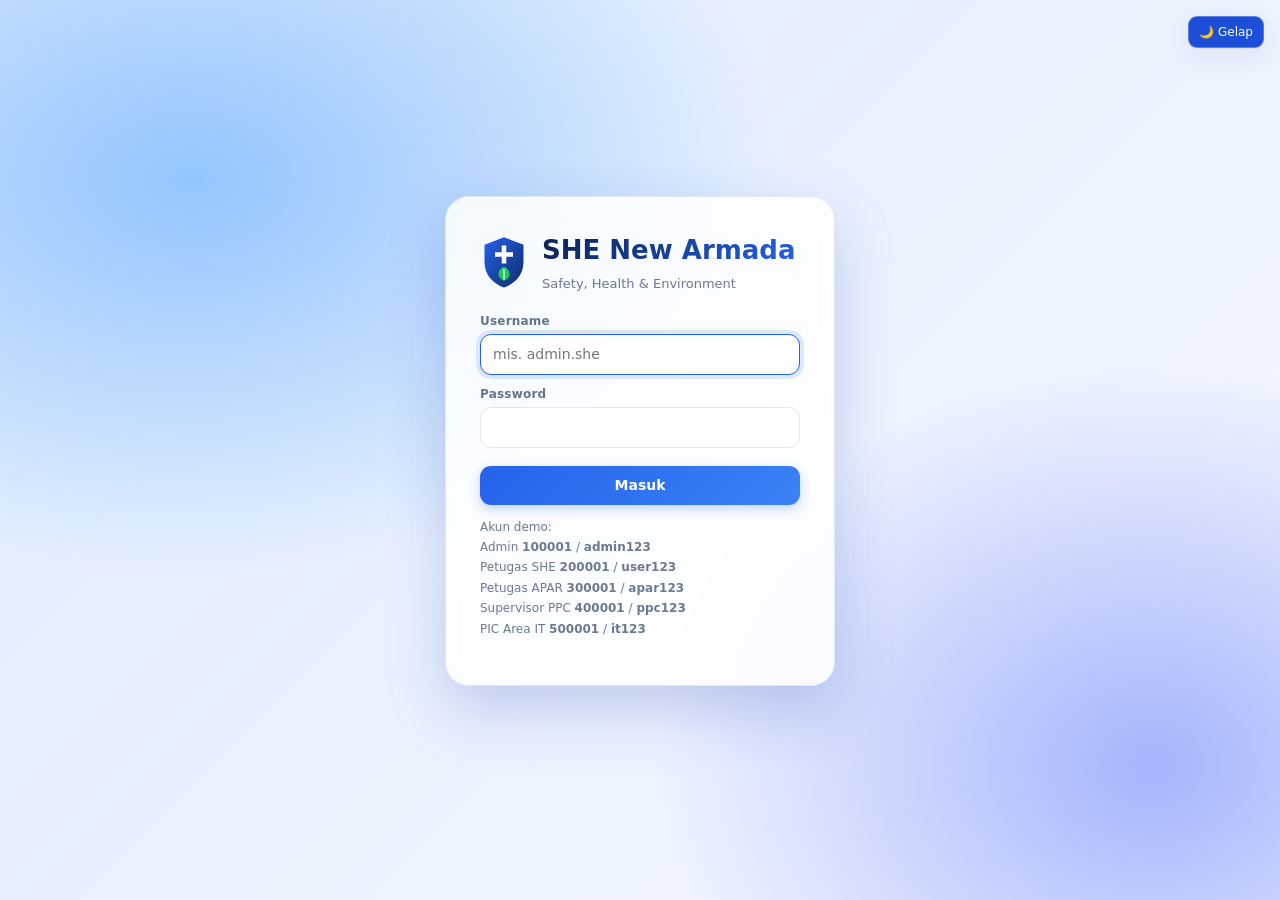
==== commit 87df8bc8: "pesan commit" ====
--- a/index.html
+++ b/index.html
@@ -1,26 +1,50 @@
-<!doctype html><html lang="id"><head><meta charset="utf-8"><meta name="viewport" content="width=device-width,initial-scale=1"><title>SHE New Armada - Login</title><script src="js/theme.js"></script><link rel="stylesheet" href="css/style.css"><link rel="stylesheet" href="css/dark.css"></head>
+<!doctype html>
+<html lang="id">
+
+<head>
+    <meta charset="utf-8">
+    <meta name="viewport" content="width=device-width,initial-scale=1">
+    <title>SHE New Armada - Login</title>
+    <link rel="icon" type="image/svg+xml" href="assets/she-logo.svg">
+    <link rel="stylesheet" href="css/style.css">
+    <link rel="stylesheet" href="css/theme.css">
+    <style>
+        .login-brand { display: flex; align-items: center; gap: 14px; margin-bottom: 18px; }
+        .login-brand img { width: 48px; height: 54px; flex: 0 0 auto; }
+    </style>
+    <script src="js/storage.js"></script>
+    <script src="js/theme.js"></script>
+</head>
+
 <body class="login">
-<aside class="lg-side">
- <div class="lg-brand"><span class="lg"><span data-ico="shield-check"></span></span><div><b>SHE</b><small>New Armada</small></div></div>
- <div class="lg-hero"><h2>Safety, Health &amp; <em>Environment</em> New Armada</h2><p>Pantau patroli 5R &amp; K3, inspeksi APAR, dan tindak lanjut temuan secara terstruktur di seluruh area produksi karoseri.</p>
-  <div class="lg-feat"><div><span class="ib2" data-ico="broom" data-size="19"></span>Patrol 5R &amp; K3 dengan dashboard per departemen</div><div><span class="ib2" data-ico="extinguisher" data-size="19"></span>APAR / FireCheck dan jadwal inspeksi</div><div><span class="ib2" data-ico="clipboard-check" data-size="19"></span>Temuan berfoto dan follow-up sampai selesai</div></div></div>
- <div class="lg-foot">&copy; 2026 Safety, Health &amp; Environment &mdash; PT New Armada</div>
-</aside>
-<main class="lg-main"><div class="lg-form"><h2>Selamat datang</h2><div class="sub">Masuk dengan NIK dan password Anda</div>
-<label>NIK</label><input id="nik" placeholder="mis. 100001" autofocus autocomplete="username">
-<label>Password</label><div class="pwf"><input id="pw" type="password" placeholder="Masukkan password" autocomplete="current-password"><button type="button" id="tg" title="Tampilkan / sembunyikan password" onclick="tgp()"></button></div>
-<div class="err" id="err"></div><button class="btn" onclick="go()">Masuk</button>
-<div class="demo"><small>Akun demo (klik untuk mengisi)</small>
-<button type="button" onclick="fill('100001','admin123')"><span data-ico="user-check"></span><span><b>Admin SHE</b></span><small>100001 / admin123</small></button>
-<button type="button" onclick="fill('200001','user123')"><span data-ico="user"></span><span><b>Karyawan SHE</b></span><small>200001 / user123</small></button></div>
-</div></main>
-<script src="js/data.js"></script><script src="js/icons.js"></script><script src="js/store.js"></script>
-<script>if(me())location.href='launcher.html';
-tg.innerHTML=ico('eye',18);
-function tgp(){const h=pw.type==='password';pw.type=h?'text':'password';tg.innerHTML=ico(h?'eye-off':'eye',18)}
-function fill(n,p){nik.value=n;pw.value=p;err.textContent=''}
-function go(){const u=load().users.find(x=>x.nik===nik.value.trim()&&x.pass===pw.value);
-if(!u){err.textContent='NIK atau password salah';return}
+    <div class="card">
+        <div class="login-brand"><img src="assets/she-logo.svg" alt="Logo SHE"><div>
+            <h2 style="margin:0 0 4px">SHE New Armada</h2>
+            <div style="color:#6b7a90;font-size:13px">Safety, Health & Environment</div>
+        </div></div>
+        <label>Username</label><input id="nik" placeholder="mis. admin.she" autofocus><label>Password</label><input id="pw"
+            type="password">
+        <div class="err" id="err"></div><button class="btn" style="width:100%" onclick="go()">Masuk</button>
+        <p style="font-size:12px;color:#6b7a90;line-height:1.7">Akun demo:<br>
+            Admin <b>100001</b> / <b>admin123</b><br>
+            Petugas SHE <b>200001</b> / <b>user123</b><br>
+            Petugas APAR <b>300001</b> / <b>apar123</b><br>
+            Supervisor PPC <b>400001</b> / <b>ppc123</b><br>
+            PIC Area IT <b>500001</b> / <b>it123</b></p>
+    </div>
+    <script src="js/data.js"></script>
+    <script src="js/auth.js"></script>
+    <script src="js/permissions.js"></script>
+    <script src="js/store.js"></script>
+    <script>if (me()) location.href = 'launcher.html';
+        function go() {
+            const nikInput = document.getElementById('nik'), passwordInput = document.getElementById('pw');
+            const u = load().users.find(x => String(x.username || x.nik).toLowerCase() === nikInput.value.trim().toLowerCase() && x.passwordHash === hashPassword(passwordInput.value));
+            if (!u) { err.textContent = 'Username atau password salah'; return }
 
-sessionStorage.setItem(SES,JSON.stringify({nik:u.nik,nama:u.nama,role:u.role}));location.href='launcher.html'}
-document.addEventListener('keydown',e=>e.key==='Enter'&&go())</script></body></html>
+            setSession(u); location.href = 'launcher.html'
+        }
+        document.addEventListener('keydown', e => e.key === 'Enter' && go())</script>
+</body>
+
+</html>
--- a/css/style.css
+++ b/css/style.css
@@ -1,246 +1,815 @@
-/* =====================================================================
-   SHE New Armada — Tema: putih dominan, biru pastel & merah pastel
-   (nama class dipertahankan supaya logic JS tidak berubah)
-   ===================================================================== */
-:root{
-  --bg:#f6f9fe;--card:#fff;--tx:#1f2a44;--mut:#6b7893;--bd:#e3eaf5;--bd2:#d3deef;
-  --pri:#3f76cc;--pri-d:#2f61b3;--pri2:#6b9be0;
-  --b50:#f3f8fe;--b100:#e6f0fc;--b200:#cfe0f7;--b300:#aecaf0;
-  --bad:#d9686f;--r50:#fef6f6;--r100:#fdeaea;--r200:#f8d0d2;--r300:#f0aaae;--r700:#b0404a;
-  --ok:#3fa883;--ok-l:#e3f5ee;--ok-d:#23785a;--warn:#e0a24f;
-  --sh:0 1px 2px rgba(31,42,68,.04),0 6px 18px rgba(63,118,204,.07);
-  --sh2:0 2px 4px rgba(31,42,68,.05),0 14px 32px rgba(63,118,204,.12);
-  --topH:62px;
-}
-*{box-sizing:border-box}
-html{-webkit-text-size-adjust:100%}
-body{margin:0;font:14px/1.55 Inter,"Segoe UI",system-ui,-apple-system,Roboto,Arial,sans-serif;background:var(--bg);color:var(--tx);-webkit-font-smoothing:antialiased}
-a{color:inherit;text-decoration:none}h2{margin:0}
-::selection{background:var(--b200)}
-::-webkit-scrollbar{width:9px;height:9px}::-webkit-scrollbar-thumb{background:#c9d7ee;border-radius:8px;border:2px solid var(--bg)}::-webkit-scrollbar-track{background:transparent}
-
-/* ---------- ikon SVG ---------- */
-.si{width:16px;height:16px;flex:none;vertical-align:-3px}
-.btn .si{vertical-align:0}
-
-/* ---------- top bar ---------- */
-.top{position:sticky;top:0;z-index:30;background:rgba(255,255,255,.92);backdrop-filter:saturate(1.4) blur(10px);border-bottom:1px solid var(--bd);box-shadow:0 1px 0 rgba(63,118,204,.04)}
-.top-in{display:flex;align-items:center;gap:14px;height:var(--topH);padding:0 24px;max-width:1600px;margin:0 auto}
-.brand{display:flex;align-items:center;gap:10px;flex:none}
-.brand .lg{width:38px;height:38px;border-radius:11px;display:grid;place-items:center;background:linear-gradient(145deg,var(--b100),var(--b200));color:var(--pri-d);position:relative;box-shadow:inset 0 0 0 1px rgba(63,118,204,.15)}
-.brand .lg:after{content:"";position:absolute;right:-3px;top:-3px;width:11px;height:11px;border-radius:50%;background:var(--r300);border:2px solid #fff}
-.brand .lg .si{width:21px;height:21px}
-.brand .bt{display:flex;flex-direction:column;line-height:1.1}
-.brand .bt b{font-size:15px;letter-spacing:.04em;color:var(--tx);font-weight:750}
-.brand .bt small{font-size:10.5px;color:var(--mut);letter-spacing:.08em;text-transform:uppercase;font-weight:600;margin-top:2px}
-.top .sep{width:1px;height:26px;background:var(--bd2);flex:none}
-.top h1{font-size:15px;margin:0;flex:1;font-weight:650;color:var(--tx);display:flex;align-items:center;gap:9px;min-width:0;white-space:nowrap;overflow:hidden;text-overflow:ellipsis}
-.top h1 .si{width:19px;height:19px;color:var(--pri)}
-.top .usr{display:flex;align-items:center;gap:10px;padding:4px 12px 4px 4px;border:1px solid var(--bd);border-radius:999px;background:#fff}
-.top .av{width:30px;height:30px;border-radius:50%;display:grid;place-items:center;background:var(--r100);color:var(--r700);font-weight:700;font-size:11.5px;letter-spacing:.02em}
-.top .un{display:flex;flex-direction:column;line-height:1.15;font-size:12.5px;font-weight:600}
-.top .un small{font-size:10.5px;color:var(--mut);font-weight:500}
-.top .u{font-size:12px;color:var(--mut)}
-
-/* ---------- tombol ---------- */
-.btn{border:1px solid transparent;background:var(--pri);color:#fff;padding:9px 16px;border-radius:10px;cursor:pointer;font:inherit;font-weight:600;display:inline-flex;align-items:center;justify-content:center;gap:7px;transition:background .15s,box-shadow .15s,transform .05s,border-color .15s;line-height:1.2;white-space:nowrap}
-.btn:hover{background:var(--pri-d);box-shadow:0 4px 12px rgba(63,118,204,.25)}
-.btn:active{transform:translateY(1px)}
-.btn:focus-visible{outline:3px solid var(--b200);outline-offset:1px}
-.btn.g{background:var(--b100);color:#27487f;border-color:var(--b200)}
-.btn.g:hover{background:var(--b200);box-shadow:none}
-.btn.r{background:var(--r100);color:var(--r700);border-color:var(--r200)}
-.btn.r:hover{background:var(--r200);box-shadow:none}
-.btn.s{padding:6px 12px;font-size:12px;border-radius:8px}
-.btn.ib{padding:7px 9px}
-.btn.o{background:#fff;color:var(--tx);border-color:var(--bd2)}.btn.o:hover{background:var(--b50);box-shadow:none}
-
-/* ---------- layout & kartu ---------- */
-.wrap{max-width:1180px;margin:0 auto;padding:26px 24px 48px}
-.card{background:var(--card);border:1px solid var(--bd);border-radius:14px;padding:20px;margin-bottom:18px;box-shadow:var(--sh)}
-.card h3{margin:0 0 14px;font-size:15px;font-weight:700;color:var(--tx);letter-spacing:.005em}
-.grid{display:grid;gap:16px}.g4{grid-template-columns:repeat(auto-fit,minmax(180px,1fr))}.g2{grid-template-columns:repeat(auto-fit,minmax(380px,1fr))}.g3{grid-template-columns:repeat(auto-fit,minmax(200px,1fr))}
-.kpi{position:relative;overflow:hidden}
-.kpi b{font-size:30px;display:block;line-height:1.1;font-weight:750;color:var(--tx)}
-.kpi span{color:var(--mut);font-size:12.5px}
-.kpi:before{content:"";position:absolute;left:0;top:0;bottom:0;width:4px;background:var(--pri2)}
-.kpi:after{content:"";position:absolute;right:-18px;top:-18px;width:70px;height:70px;border-radius:50%;background:var(--b100);opacity:.7}
-
-/* ---------- form ---------- */
-input,select,textarea{width:100%;padding:9px 12px;border:1px solid var(--bd2);border-radius:10px;font:inherit;background:#fff;color:var(--tx);transition:border-color .15s,box-shadow .15s}
-input::placeholder,textarea::placeholder{color:#9aa7bf}
-input:hover,select:hover,textarea:hover{border-color:var(--b300)}
-input:focus,select:focus,textarea:focus{outline:none;border-color:var(--pri2);box-shadow:0 0 0 3px var(--b200)}
-select{appearance:none;-webkit-appearance:none;padding-right:34px;background:#fff url("data:image/svg+xml;utf8,<svg xmlns='http://www.w3.org/2000/svg' width='14' height='14' viewBox='0 0 24 24' fill='none' stroke='%236b7893' stroke-width='2.2' stroke-linecap='round' stroke-linejoin='round'><path d='m6 9 6 6 6-6'/></svg>") no-repeat right 11px center;cursor:pointer}
-input[type=file]{padding:6px;font-size:12px;background:var(--b50);border-style:dashed}
-input[type=file]::file-selector-button{border:0;background:var(--b100);color:#27487f;padding:5px 10px;border-radius:7px;margin-right:8px;font:inherit;font-weight:600;cursor:pointer}
-input[type=color]{padding:3px;cursor:pointer}
-label{font-size:12px;color:var(--mut);display:block;margin:10px 0 4px;font-weight:600}
-
-/* ---------- tab & segmented ---------- */
-.tabs{display:flex;gap:4px;margin-bottom:20px;flex-wrap:wrap;background:var(--b100);padding:4px;border-radius:12px;width:fit-content;max-width:100%;border:1px solid var(--b200)}
-.tabs button{border:0;background:transparent;padding:8px 16px;border-radius:9px;cursor:pointer;font:inherit;font-weight:600;color:#4a628f;transition:.15s}
-.tabs button:hover{color:var(--pri-d);background:rgba(255,255,255,.6)}
-.tabs .on{background:#fff;color:var(--pri-d);box-shadow:0 1px 3px rgba(31,42,68,.1)}
-.seg{display:flex;gap:8px;flex-wrap:wrap;margin-bottom:6px}
-.seg button{border:1px solid var(--bd2);background:#fff;border-radius:12px;padding:10px 20px;cursor:pointer;font:inherit;font-weight:650;color:#40527a;text-align:left;transition:.15s}
-.seg button:hover{border-color:var(--pri2);background:var(--b50)}
-.seg button small{display:block;font-weight:500;font-size:11px;color:var(--mut)}
-.seg .on{background:var(--pri);border-color:var(--pri);color:#fff}.seg .on small{color:#d6e4ff}
-
-/* ---------- tabel ---------- */
-.tw{overflow-x:auto}
-table{width:100%;border-collapse:collapse;font-size:13px}
-th,td{padding:10px;border-bottom:1px solid var(--bd);text-align:left;vertical-align:top}
-th{color:#4d6086;font-weight:700;background:var(--b50);white-space:nowrap;font-size:11.5px;letter-spacing:.03em;text-transform:uppercase}
-th:first-child{border-top-left-radius:8px}th:last-child{border-top-right-radius:8px}
-tr:hover td{background:#fafcff}
-td small{color:var(--mut)}
-
-/* ---------- status ---------- */
-.pill{padding:3px 11px;border-radius:20px;font-size:11px;font-weight:700;color:#4d6086;background:var(--b100);text-transform:capitalize;display:inline-block}
-.pill.open{background:var(--r100);color:var(--r700);box-shadow:inset 0 0 0 1px var(--r200)}
-.pill.closed{background:var(--ok-l);color:var(--ok-d);box-shadow:inset 0 0 0 1px #c3e8d9}
-.chip{display:inline-block;padding:2px 10px;border-radius:20px;font-size:12px;font-weight:650;background:var(--b100);color:#27487f}
-.c5{background:#dcf3ea;color:#1f7556}.c4{background:#e6f3dc;color:#4c7a1d}.c3{background:#fdf1cf;color:#8a6410}.c2{background:#fde4d2;color:#a1521a}.c1{background:var(--r100);color:var(--r700)}
-.late{color:var(--bad);font-weight:650}
-.dot{display:inline-block;width:10px;height:10px;border-radius:3px;margin-right:6px}
-.odr td{background:var(--r50)}
-.alertbar{background:var(--r100);border:1px solid var(--r200);color:var(--r700);border-radius:12px;padding:10px 16px;margin-bottom:16px;display:flex;gap:12px;align-items:center}
-.alertbar .si{width:19px;height:19px}
-
-/* ---------- launcher (Apps) ---------- */
-.hero{display:flex;align-items:flex-end;justify-content:space-between;flex-wrap:wrap;gap:14px;margin-bottom:22px;padding:26px 28px;border-radius:18px;background:linear-gradient(120deg,#fff 35%,var(--b100));border:1px solid var(--bd);box-shadow:var(--sh);position:relative;overflow:hidden}
-.hero:before{content:"";position:absolute;right:-60px;top:-70px;width:240px;height:240px;border-radius:50%;background:radial-gradient(circle,var(--r100),transparent 70%)}
-.hero h2{font-size:22px;font-weight:750;letter-spacing:-.005em;position:relative}
-.hero p{margin:4px 0 0;color:var(--mut);font-size:13.5px;position:relative}
-.hero .acts{display:flex;gap:8px;flex-wrap:wrap;position:relative}
-.sech{font-size:12px;font-weight:700;color:var(--mut);letter-spacing:.09em;text-transform:uppercase;margin:6px 2px 12px;display:flex;align-items:center;gap:10px}
-.sech:after{content:"";flex:1;height:1px;background:var(--bd)}
-.apps{display:grid;grid-template-columns:repeat(auto-fill,minmax(250px,1fr));gap:16px;padding:0 0 18px}
-.app{cursor:pointer;position:relative;display:flex;align-items:center;gap:15px;padding:16px 18px;background:#fff;border:1px solid var(--bd);border-radius:16px;box-shadow:var(--sh);transition:transform .18s,box-shadow .18s,border-color .18s;font-size:14px;color:var(--tx);font-weight:650;text-align:left}
-.app:hover{transform:translateY(-3px);box-shadow:var(--sh2);border-color:var(--b300)}
-.app .ic{width:56px;height:56px;border-radius:16px;flex:none;display:grid;place-items:center;transition:.18s}
-.app .ic .si{width:28px;height:28px}
-.app .nm{display:flex;flex-direction:column;min-width:0;line-height:1.3}
-.app .nm span{overflow:hidden;text-overflow:ellipsis}
-.app .nm small{font-size:11.5px;color:var(--mut);font-weight:500;margin-top:2px}
-.app .go{margin-left:auto;color:var(--bd2);transition:.18s;display:grid}.app:hover .go{color:var(--pri);transform:translateX(2px)}
-.app.add{border-style:dashed;border-color:var(--b300);background:var(--b50);box-shadow:none}
-.app.add:hover{background:var(--b100)}
-.app .x{position:absolute;top:-8px;right:-8px;background:var(--bad);color:#fff;border-radius:50%;width:24px;height:24px;display:none;place-items:center;box-shadow:0 2px 6px rgba(176,64,74,.4)}
-.app .x .si{width:13px;height:13px;stroke-width:2.4}
-.manage .app .x{display:grid}
-.manage .app{animation:wob .5s ease-in-out infinite alternate}
-@keyframes wob{from{transform:rotate(-.35deg)}to{transform:rotate(.35deg)}}
-
-/* ---------- login ---------- */
-body.login{min-height:100vh;display:grid;grid-template-columns:1.1fr 1fr;background:#fff}
-.lg-side{position:relative;overflow:hidden;padding:48px 56px;display:flex;flex-direction:column;justify-content:space-between;background:linear-gradient(155deg,#e9f1fd 0%,#d6e5fa 55%,#c6dbf6 100%);color:var(--tx)}
-.lg-side:before{content:"";position:absolute;left:-120px;bottom:-140px;width:420px;height:420px;border-radius:50%;background:radial-gradient(circle,rgba(240,170,174,.55),rgba(240,170,174,0) 70%)}
-.lg-side:after{content:"";position:absolute;right:-90px;top:-90px;width:320px;height:320px;border-radius:50%;border:48px solid rgba(255,255,255,.45)}
-.lg-side>*{position:relative;z-index:1}
-.lg-brand{display:flex;align-items:center;gap:12px}
-.lg-brand .lg{width:46px;height:46px;border-radius:14px;background:#fff;color:var(--pri-d);display:grid;place-items:center;box-shadow:0 6px 18px rgba(63,118,204,.2)}
-.lg-brand .lg .si{width:26px;height:26px}
-.lg-brand b{display:block;font-size:18px;letter-spacing:.05em;font-weight:800}
-.lg-brand small{font-size:11px;color:#4d6086;letter-spacing:.1em;text-transform:uppercase;font-weight:600}
-.lg-hero h2{font-size:34px;line-height:1.18;font-weight:800;letter-spacing:-.01em;max-width:440px}
-.lg-hero h2 em{font-style:normal;color:var(--r700)}
-.lg-hero p{color:#4a5e86;max-width:440px;margin:14px 0 26px;font-size:14.5px}
-.lg-feat{display:grid;gap:12px;max-width:440px}
-.lg-feat div{display:flex;align-items:center;gap:12px;background:rgba(255,255,255,.65);border:1px solid rgba(255,255,255,.9);padding:11px 14px;border-radius:13px;font-weight:600;font-size:13.5px;backdrop-filter:blur(4px)}
-.lg-feat .ib2{width:34px;height:34px;border-radius:10px;display:grid;place-items:center;background:#fff;color:var(--pri-d);flex:none}
-.lg-feat div:nth-child(2) .ib2{color:var(--r700)}
-.lg-foot{font-size:12px;color:#4d6086}
-.lg-main{display:grid;place-items:center;padding:32px}
-.lg-form{width:100%;max-width:380px}
-.lg-form h2{font-size:25px;font-weight:800;letter-spacing:-.01em}
-.lg-form .sub{color:var(--mut);font-size:13.5px;margin:4px 0 22px}
-.pwf{position:relative}.pwf input{padding-right:42px}
-.pwf button{position:absolute;right:6px;top:50%;transform:translateY(-50%);border:0;background:transparent;color:var(--mut);cursor:pointer;padding:6px;border-radius:8px;display:grid;place-items:center}
-.pwf button:hover{background:var(--b100);color:var(--pri-d)}
-.err{color:var(--r700);font-size:13px;min-height:20px;margin:8px 0 4px;font-weight:550}
-.lg-form .btn{width:100%;padding:12px;font-size:14.5px;border-radius:11px}
-.demo{margin-top:22px;border:1px dashed var(--b300);background:var(--b50);border-radius:13px;padding:12px 14px}
-.demo>small{display:block;font-size:11px;letter-spacing:.08em;text-transform:uppercase;color:var(--mut);font-weight:700;margin-bottom:8px}
-.demo button{display:flex;width:100%;align-items:center;gap:10px;padding:8px 10px;margin-top:6px;border:1px solid var(--bd);background:#fff;border-radius:9px;cursor:pointer;font:inherit;font-size:12.5px;color:var(--tx);text-align:left;transition:.15s}
-.demo button:hover{border-color:var(--pri2);background:var(--b100)}
-.demo button .si{color:var(--pri)}
-.demo button span:not([data-ico]){flex:1}.demo button small{color:var(--mut)}
-@media(max-width:900px){body.login{grid-template-columns:1fr}.lg-side{display:none}}
-
-/* ---------- inspeksi: pertanyaan & skala ---------- */
-.leg{display:flex;gap:16px;flex-wrap:wrap;justify-content:center;font-size:12px;color:#51627f;margin-top:6px}.leg i{display:inline-block;width:11px;height:11px;border-radius:3px;margin-right:5px}
-.q{padding:12px 0;border-bottom:1px dashed var(--bd2)}.q p{margin:0 0 8px}
-.opts{display:flex;gap:6px;flex-wrap:wrap}.opts label{margin:0}.opts input{display:none}
-.opts span{display:inline-block;padding:7px 15px;border:1px solid var(--bd2);border-radius:9px;cursor:pointer;color:var(--tx);background:#fff}
-.opts input:checked+span{background:var(--pri);color:#fff;border-color:var(--pri)}.opts input.ng:checked+span{background:var(--bad);border-color:var(--bad)}.opts input.ok:checked+span{background:var(--ok);border-color:var(--ok)}
-.qr{display:grid;grid-template-columns:1fr auto auto;gap:14px;align-items:center}.qr p{margin:0}
-.scale{display:flex;gap:6px}.scale label{margin:0}.scale input{display:none}
-.scale span{display:grid;place-items:center;width:40px;height:40px;border:1px solid var(--bd2);border-radius:11px;cursor:pointer;font-weight:700;background:#fff;color:#51627f;transition:.12s}
-.scale span:hover{border-color:var(--pri2);background:var(--b50)}
-.scale input:checked+span{color:#fff;border-color:transparent;box-shadow:0 3px 8px rgba(31,42,68,.18)}
-.scale input:checked+.s1{background:#e0777d}.scale input:checked+.s2{background:#ee9a62}.scale input:checked+.s3{background:#e6b83f}.scale input:checked+.s4{background:#78c077}.scale input:checked+.s5{background:#3fa883}
-.scale .wd{width:auto;padding:0 14px}.scale input:checked+.sg{background:#3fa883}.scale input:checked+.sn{background:#e0777d}
-.find{background:var(--r50);border:1px solid var(--r200);border-radius:12px;padding:12px;margin-top:8px}.find small{color:var(--r700);font-weight:650}
-.gh{font-weight:700;margin:18px 0 4px;color:var(--pri-d)}
-.sec .sec{margin-left:12px;padding-left:14px;border-left:2px solid var(--b200)}.sec .sec>.gh{color:#4a6aa5;font-size:13px}
-.ph{display:grid;grid-template-columns:repeat(auto-fill,minmax(220px,1fr));gap:14px}.ph>div{border:1px solid var(--bd);border-radius:12px;overflow:hidden;font-size:12px;background:#fff}.ph img{width:100%;height:140px;object-fit:cover;display:block}.ph p{margin:8px 10px}
-.row{display:flex;gap:8px;margin-bottom:8px;align-items:center}.row input{flex:1}
-.tn{margin-bottom:8px}.tn.sc>.row input{font-weight:650;background:var(--b50)}
-.tg{font-size:10px;text-transform:uppercase;font-weight:700;color:var(--mut);width:46px}
-.kids{margin:6px 0 10px 22px;padding-left:12px;border-left:2px solid var(--b200)}
-.sumbar{position:sticky;top:calc(var(--topH) + 8px);z-index:10;display:flex;gap:10px;flex-wrap:wrap;align-items:center;background:linear-gradient(100deg,var(--b100),#fff);color:var(--tx);border:1px solid var(--b200);border-left:4px solid var(--pri);border-radius:14px;padding:10px 16px;margin-bottom:16px;box-shadow:var(--sh)}
-.sumbar b{font-size:20px;color:var(--pri-d)}.sumbar .chip{background:#fff;color:#27487f;border:1px solid var(--b200)}
-.nin{display:flex;gap:8px;align-items:center;flex-wrap:wrap}.nin input{width:110px}.nin small{color:var(--mut)}
-.tmr{display:grid;grid-template-columns:110px 1.4fr 1.4fr 1fr 140px 1.2fr 30px;gap:8px;align-items:start;margin-bottom:10px}
-.tmg{display:grid;grid-template-columns:150px 1.4fr 1.4fr 1fr 150px 34px;gap:8px;align-items:start}.tmg small{display:block;margin-bottom:4px}
-.thumb{width:84px;height:60px;object-fit:cover;border-radius:8px;cursor:zoom-in;border:1px solid var(--bd)}
-.jt th,.jt td{border:1px solid var(--bd2);text-align:center;vertical-align:middle;padding:9px 8px}.jt th{background:var(--b100);color:#27487f}.jt td b{display:block}.jt input{margin:2px 0;text-align:center;font-size:12px;padding:6px}
-
-/* ---------- dialog ---------- */
-dialog{border:0;border-radius:18px;padding:24px;width:min(480px,94vw);box-shadow:0 24px 70px rgba(31,42,68,.3);color:var(--tx)}
-dialog::backdrop{background:rgba(31,42,68,.42);backdrop-filter:blur(3px)}
-dialog h3{font-size:17px}
-
-/* ---------- pemilih ikon & pemicu ---------- */
-.ic-trg{display:flex;align-items:center;gap:12px;width:100%;padding:8px 12px 8px 8px;border:1px solid var(--bd2);background:#fff;border-radius:12px;cursor:pointer;font:inherit;color:var(--tx);text-align:left;transition:.15s}
-.ic-trg:hover{border-color:var(--pri2);box-shadow:0 0 0 3px var(--b100)}
-.ic-trg .ic-prev{width:46px;height:46px;border-radius:13px;display:grid;place-items:center;flex:none}
-.ic-trg .ic-nm{flex:1;display:flex;flex-direction:column;min-width:0;line-height:1.25}
-.ic-trg .ic-nm b{font-size:13.5px}.ic-trg .ic-nm small{font-size:11px;color:var(--mut);font-weight:500}
-.ic-trg>.si{color:var(--mut)}
-dialog.icpk{width:min(820px,96vw);max-height:90vh;padding:0;overflow:hidden}
-dialog.icpk[open]{display:flex;flex-direction:column}
-.pk-h{display:flex;justify-content:space-between;align-items:flex-start;gap:12px;padding:20px 24px 12px}
-.pk-h h3{margin:0}.pk-h p{margin:3px 0 0;color:var(--mut);font-size:12.5px}
-.pk-s{position:relative;margin:0 24px}.pk-s .si{position:absolute;left:12px;top:50%;transform:translateY(-50%);color:var(--mut);width:17px;height:17px}.pk-s input{padding-left:38px}
-.pk-c{display:flex;gap:6px;flex-wrap:wrap;padding:12px 24px 4px}
-.pk-c button{border:1px solid var(--bd2);background:#fff;border-radius:999px;padding:5px 13px;font:inherit;font-size:12px;font-weight:600;color:#4a628f;cursor:pointer;transition:.12s}
-.pk-c button:hover{background:var(--b100)}.pk-c .on{background:var(--pri);border-color:var(--pri);color:#fff}
-.pk-g{display:grid;grid-template-columns:repeat(auto-fill,minmax(92px,1fr));gap:8px;padding:12px 24px;overflow-y:auto;flex:1;min-height:220px}
-.pk-i{display:flex;flex-direction:column;align-items:center;gap:7px;padding:12px 6px 9px;border:1px solid var(--bd);background:#fff;border-radius:12px;cursor:pointer;font:inherit;color:var(--tx);transition:.12s}
-.pk-i span{width:46px;height:46px;border-radius:12px;display:grid;place-items:center;background:var(--b50);color:var(--pri-d);transition:.12s}
-.pk-i small{font-size:10.5px;line-height:1.25;color:var(--mut);text-align:center;font-weight:600;min-height:26px;display:flex;align-items:center}
-.pk-i:hover{border-color:var(--pk,var(--pri2));transform:translateY(-1px);box-shadow:0 6px 14px rgba(63,118,204,.14)}
-.pk-i:hover span{background:var(--pk,var(--pri));color:#fff}
-.pk-i.on{border-color:var(--pk,var(--pri));background:var(--b50);box-shadow:0 0 0 2px var(--b200)}
-.pk-i.on span{background:var(--pk,var(--pri));color:#fff}
-.pk-e{grid-column:1/-1;text-align:center;color:var(--mut);padding:40px 0}
-.pk-f{padding:10px 24px 14px;font-size:11.5px;color:var(--mut);border-top:1px solid var(--bd);background:var(--b50)}
-
-/* ---------- swatch warna & pratinjau modul ---------- */
-.sw{display:flex;gap:7px;flex-wrap:wrap;align-items:center}
-.sw button{width:28px;height:28px;border-radius:50%;border:2px solid #fff;box-shadow:0 0 0 1px var(--bd2);cursor:pointer;padding:0;display:grid;place-items:center;color:#fff;transition:.12s}
-.sw button:hover{transform:scale(1.1)}.sw button.on{box-shadow:0 0 0 2px var(--tx)}
-.sw button .si{width:14px;height:14px;stroke-width:3}
-.sw input[type=color]{width:28px;height:28px;padding:0;border-radius:50%;border:2px solid #fff;box-shadow:0 0 0 1px var(--bd2);background:conic-gradient(#e8949a,#eeb35a,#5fb89b,#6b9be0,#9a8ce0,#e8949a);cursor:pointer;overflow:hidden}
-.sw input[type=color]::-webkit-color-swatch-wrapper{padding:0}.sw input[type=color]::-webkit-color-swatch{border:0;border-radius:50%;opacity:0}.sw input[type=color]::-moz-color-swatch{border:0;opacity:0}
-.pv{max-width:300px}.pv .app{cursor:default}.pv .app:hover{transform:none;box-shadow:var(--sh);border-color:var(--bd)}
-.pvl{font-size:11px;font-weight:700;letter-spacing:.08em;text-transform:uppercase;color:var(--mut);margin:0 0 8px}
-.fbwrap{display:grid;grid-template-columns:1fr 300px;gap:22px;align-items:start}
-@media(max-width:820px){.fbwrap{grid-template-columns:1fr}}
-
-@media(max-width:760px){.hide-m{display:none}.tmr{grid-template-columns:1fr}.g2{grid-template-columns:1fr}.top-in{padding:0 14px;gap:10px}.top .un,.brand .bt small,.top .sep{display:none}.top .usr{padding:3px}.wrap{padding:16px 14px 36px}.hero{padding:20px}}
-@media(max-width:900px){.qr{grid-template-columns:1fr}.tmg{grid-template-columns:1fr}}
+:root {
+    --bg: #f4f6fb;
+    --card: #fff;
+    --tx: #1b2740;
+    --mut: #6c7a92;
+    --pri: #1e5bd8;
+    --pri2: #4b8bff;
+    --ok: #16a679;
+    --bad: #d64545;
+    --warn: #e8a03a;
+    --bd: #e4e9f2;
+    --sh: 0 1px 2px rgba(20, 40, 90, .05), 0 6px 20px rgba(20, 40, 90, .06)
+}
+
+* {
+    box-sizing: border-box
+}
+
+body {
+    margin: 0;
+    font: 14px/1.5 Inter, system-ui, "Segoe UI", Arial, sans-serif;
+    background: var(--bg);
+    color: var(--tx)
+}
+
+a {
+    color: inherit;
+    text-decoration: none
+}
+
+h2 {
+    margin: 0
+}
+
+.top {
+    display: flex;
+    align-items: center;
+    gap: 12px;
+    padding: 12px 24px;
+    background: linear-gradient(90deg, #0f2a63, #1e5bd8);
+    color: #fff;
+    position: sticky;
+    top: 0;
+    z-index: 20
+}
+
+.top h1 {
+    font-size: 17px;
+    margin: 0;
+    flex: 1;
+    font-weight: 650
+}
+
+.top .u {
+    font-size: 12px;
+    opacity: .8
+}
+
+.top .btn.g {
+    background: rgba(255, 255, 255, .16);
+    color: #fff
+}
+
+.btn {
+    border: 0;
+    background: var(--pri);
+    color: #fff;
+    padding: 9px 16px;
+    border-radius: 10px;
+    cursor: pointer;
+    font: inherit;
+    font-weight: 550;
+    display: inline-block
+}
+
+.btn:hover {
+    filter: brightness(1.07)
+}
+
+.btn.g {
+    background: #e8eefb;
+    color: #1b2f5c
+}
+
+.btn.r {
+    background: var(--bad)
+}
+
+.btn.s {
+    padding: 5px 11px;
+    font-size: 12px;
+    border-radius: 8px
+}
+
+.wrap {
+    max-width: 1180px;
+    margin: 0 auto;
+    padding: 24px
+}
+
+.card {
+    background: var(--card);
+    border: 1px solid var(--bd);
+    border-radius: 16px;
+    padding: 20px;
+    margin-bottom: 18px;
+    box-shadow: var(--sh)
+}
+
+.card h3 {
+    margin: 0 0 14px;
+    font-size: 15px;
+    font-weight: 650
+}
+
+.grid {
+    display: grid;
+    gap: 16px
+}
+
+.g4 {
+    grid-template-columns: repeat(auto-fit, minmax(180px, 1fr))
+}
+
+.g2 {
+    grid-template-columns: repeat(auto-fit, minmax(380px, 1fr))
+}
+
+.g3 {
+    grid-template-columns: repeat(auto-fit, minmax(200px, 1fr))
+}
+
+.kpi {
+    position: relative;
+    overflow: hidden
+}
+
+.kpi b {
+    font-size: 30px;
+    display: block;
+    line-height: 1.1;
+    font-weight: 700
+}
+
+.kpi span {
+    color: var(--mut);
+    font-size: 12.5px
+}
+
+.kpi:before {
+    content: "";
+    position: absolute;
+    left: 0;
+    top: 0;
+    bottom: 0;
+    width: 4px;
+    background: var(--pri2)
+}
+
+input,
+select,
+textarea {
+    width: 100%;
+    padding: 9px 12px;
+    border: 1px solid var(--bd);
+    border-radius: 10px;
+    font: inherit;
+    background: #fff;
+    color: var(--tx)
+}
+
+input:focus,
+select:focus,
+textarea:focus {
+    outline: 2px solid #bcd3ff;
+    border-color: var(--pri2)
+}
+
+label {
+    font-size: 12px;
+    color: var(--mut);
+    display: block;
+    margin: 10px 0 4px;
+    font-weight: 550
+}
+
+.tabs {
+    display: flex;
+    gap: 4px;
+    margin-bottom: 20px;
+    flex-wrap: wrap;
+    background: #e8eefb;
+    padding: 4px;
+    border-radius: 12px;
+    width: fit-content;
+    max-width: 100%
+}
+
+.tabs button {
+    border: 0;
+    background: transparent;
+    padding: 8px 16px;
+    border-radius: 9px;
+    cursor: pointer;
+    font: inherit;
+    font-weight: 550;
+    color: #40527a
+}
+
+.tabs .on {
+    background: #fff;
+    color: var(--pri);
+    box-shadow: var(--sh)
+}
+
+.tw {
+    overflow-x: auto
+}
+
+table {
+    width: 100%;
+    border-collapse: collapse;
+    font-size: 13px
+}
+
+th,
+td {
+    padding: 10px;
+    border-bottom: 1px solid var(--bd);
+    text-align: left;
+    vertical-align: top
+}
+
+th {
+    color: #51627f;
+    font-weight: 650;
+    background: #f6f8fd;
+    white-space: nowrap
+}
+
+tr:hover td {
+    background: #fafcff
+}
+
+.pill {
+    padding: 3px 10px;
+    border-radius: 20px;
+    font-size: 11px;
+    font-weight: 650;
+    color: #fff;
+    background: var(--mut)
+}
+
+.pill.open {
+    background: var(--bad)
+}
+
+.pill.closed {
+    background: var(--ok)
+}
+
+.chip {
+    display: inline-block;
+    padding: 2px 10px;
+    border-radius: 20px;
+    font-size: 12px;
+    font-weight: 650;
+    background: #e8eefb;
+    color: #1b2f5c
+}
+
+.c5 {
+    background: #d5f3e6;
+    color: #0c7a55
+}
+
+.c4 {
+    background: #e1f2d4;
+    color: #4a7a12
+}
+
+.c3 {
+    background: #fff1cc;
+    color: #8a6200
+}
+
+.c2 {
+    background: #ffe2cc;
+    color: #a14a00
+}
+
+.c1 {
+    background: #ffd9d9;
+    color: #a11d1d
+}
+
+.apps {
+    display: grid;
+    grid-template-columns: repeat(auto-fill, minmax(140px, 1fr));
+    gap: 26px;
+    padding: 14px 0
+}
+
+.app {
+    text-align: center;
+    cursor: pointer;
+    position: relative;
+    font-size: 13px;
+    color: #51627f;
+    font-weight: 550
+}
+
+.app:hover .ic {
+    transform: translateY(-3px)
+}
+
+.app .ic {
+    width: 76px;
+    height: 76px;
+    border-radius: 22px;
+    margin: 0 auto 10px;
+    display: grid;
+    place-items: center;
+    font-size: 34px;
+    box-shadow: 0 8px 18px rgba(30, 60, 130, .18);
+    transition: .15s
+}
+
+.app .x {
+    position: absolute;
+    top: -6px;
+    right: 20px;
+    background: var(--bad);
+    color: #fff;
+    border-radius: 50%;
+    width: 22px;
+    height: 22px;
+    line-height: 22px;
+    font-size: 13px;
+    display: none
+}
+
+.manage .app .x {
+    display: block
+}
+
+.login {
+    min-height: 100vh;
+    display: grid;
+    place-items: center;
+    background: linear-gradient(135deg, #cfe0ff, #f4f6fb)
+}
+
+.login .card {
+    width: 370px;
+    padding: 30px
+}
+
+.err {
+    color: var(--bad);
+    font-size: 13px;
+    min-height: 18px
+}
+
+.leg {
+    display: flex;
+    gap: 16px;
+    flex-wrap: wrap;
+    justify-content: center;
+    font-size: 12px;
+    color: #51627f;
+    margin-top: 6px
+}
+
+.leg i {
+    display: inline-block;
+    width: 11px;
+    height: 11px;
+    border-radius: 3px;
+    margin-right: 5px
+}
+
+.q {
+    padding: 12px 0;
+    border-bottom: 1px dashed var(--bd)
+}
+
+.q p {
+    margin: 0 0 8px
+}
+
+.opts {
+    display: flex;
+    gap: 6px;
+    flex-wrap: wrap
+}
+
+.opts label {
+    margin: 0
+}
+
+.opts input {
+    display: none
+}
+
+.opts span {
+    display: inline-block;
+    padding: 7px 15px;
+    border: 1px solid var(--bd);
+    border-radius: 9px;
+    cursor: pointer;
+    color: var(--tx);
+    background: #fff
+}
+
+.opts input:checked+span {
+    background: var(--pri);
+    color: #fff;
+    border-color: var(--pri)
+}
+
+.opts input.ng:checked+span {
+    background: var(--bad);
+    border-color: var(--bad)
+}
+
+.opts input.ok:checked+span {
+    background: var(--ok);
+    border-color: var(--ok)
+}
+
+.find {
+    background: #fff6f5;
+    border: 1px solid #f4cdca;
+    border-radius: 12px;
+    padding: 12px;
+    margin-top: 8px
+}
+
+.find small {
+    color: var(--bad);
+    font-weight: 600
+}
+
+.gh {
+    font-weight: 700;
+    margin: 18px 0 4px;
+    color: var(--pri)
+}
+
+.sec .sec {
+    margin-left: 12px;
+    padding-left: 14px;
+    border-left: 2px solid #dbe5fa
+}
+
+.sec .sec>.gh {
+    color: #3b5a99;
+    font-size: 13px
+}
+
+.ph {
+    display: grid;
+    grid-template-columns: repeat(auto-fill, minmax(220px, 1fr));
+    gap: 14px
+}
+
+.ph>div {
+    border: 1px solid var(--bd);
+    border-radius: 12px;
+    overflow: hidden;
+    font-size: 12px;
+    background: #fff
+}
+
+.ph img {
+    width: 100%;
+    height: 140px;
+    object-fit: cover;
+    display: block
+}
+
+.ph p {
+    margin: 8px 10px
+}
+
+.row {
+    display: flex;
+    gap: 8px;
+    margin-bottom: 8px;
+    align-items: center
+}
+
+.row input {
+    flex: 1
+}
+
+.tn {
+    margin-bottom: 8px
+}
+
+.tn.sc>.row input {
+    font-weight: 650;
+    background: #f2f6ff
+}
+
+.tg {
+    font-size: 10px;
+    text-transform: uppercase;
+    font-weight: 700;
+    color: var(--mut);
+    width: 46px
+}
+
+.kids {
+    margin: 6px 0 10px 22px;
+    padding-left: 12px;
+    border-left: 2px solid #dbe5fa
+}
+
+.sumbar {
+    position: sticky;
+    top: 56px;
+    z-index: 10;
+    display: flex;
+    gap: 10px;
+    flex-wrap: wrap;
+    align-items: center;
+    background: #0f2a63;
+    color: #fff;
+    border-radius: 14px;
+    padding: 10px 16px;
+    margin-bottom: 16px;
+    box-shadow: var(--sh)
+}
+
+.sumbar b {
+    font-size: 20px
+}
+
+.sumbar .chip {
+    background: rgba(255, 255, 255, .16);
+    color: #fff
+}
+
+.nin {
+    display: flex;
+    gap: 8px;
+    align-items: center;
+    flex-wrap: wrap
+}
+
+.nin input {
+    width: 110px
+}
+
+.nin small {
+    color: var(--mut)
+}
+
+.tmr {
+    display: grid;
+    grid-template-columns: 110px 1.4fr 1.4fr 1fr 140px 1.2fr 30px;
+    gap: 8px;
+    align-items: start;
+    margin-bottom: 10px
+}
+
+.thumb {
+    width: 84px;
+    height: 60px;
+    object-fit: cover;
+    border-radius: 8px;
+    cursor: zoom-in;
+    border: 1px solid var(--bd)
+}
+
+.photo-gallery {
+    display: flex;
+    flex-wrap: wrap;
+    align-items: flex-start;
+    gap: 6px;
+    margin-top: 6px
+}
+
+.photo-item {
+    position: relative;
+    display: inline-flex
+}
+
+.photo-item .btn {
+    position: absolute;
+    top: 2px;
+    right: 2px;
+    min-width: 22px;
+    padding: 0 5px;
+    line-height: 20px
+}
+
+.photo-gallery.compact .thumb {
+    width: 64px;
+    height: 48px
+}
+
+dialog {
+    border: 0;
+    border-radius: 16px;
+    padding: 22px;
+    width: min(480px, 94vw);
+    box-shadow: 0 20px 60px rgba(0, 0, 0, .3)
+}
+
+dialog::backdrop {
+    background: rgba(10, 20, 50, .5)
+}
+
+.late {
+    color: var(--bad);
+    font-weight: 650
+}
+
+@media(max-width:760px) {
+    .tmr {
+        grid-template-columns: 1fr
+    }
+
+    .g2 {
+        grid-template-columns: 1fr
+    }
+}
+
+.seg {
+    display: flex;
+    gap: 8px;
+    flex-wrap: wrap;
+    margin-bottom: 6px
+}
+
+.seg button {
+    border: 1px solid var(--bd);
+    background: #fff;
+    border-radius: 12px;
+    padding: 10px 20px;
+    cursor: pointer;
+    font: inherit;
+    font-weight: 650;
+    color: #40527a;
+    text-align: left
+}
+
+.seg button small {
+    display: block;
+    font-weight: 500;
+    font-size: 11px;
+    color: var(--mut)
+}
+
+.seg .on {
+    background: var(--pri);
+    border-color: var(--pri);
+    color: #fff
+}
+
+.seg .on small {
+    color: #d6e4ff
+}
+
+.qr {
+    display: grid;
+    grid-template-columns: 1fr auto auto;
+    gap: 14px;
+    align-items: center
+}
+
+.qr p {
+    margin: 0
+}
+
+.scale {
+    display: flex;
+    gap: 6px
+}
+
+.scale label {
+    margin: 0
+}
+
+.scale input {
+    display: none
+}
+
+.scale span {
+    display: grid;
+    place-items: center;
+    width: 40px;
+    height: 40px;
+    border: 1px solid var(--bd);
+    border-radius: 11px;
+    cursor: pointer;
+    font-weight: 700;
+    background: #fff;
+    color: #51627f
+}
+
+.scale span:hover {
+    border-color: var(--pri2)
+}
+
+.scale input:checked+span {
+    color: #fff;
+    border-color: transparent
+}
+
+.scale input:checked+.s1 {
+    background: #d64545
+}
+
+.scale input:checked+.s2 {
+    background: #ee8a3b
+}
+
+.scale input:checked+.s3 {
+    background: #e8b92f
+}
+
+.scale input:checked+.s4 {
+    background: #6bbf59
+}
+
+.scale input:checked+.s5 {
+    background: #16a679
+}
+
+.tmg {
+    display: grid;
+    grid-template-columns: 150px 1.4fr 1.4fr 1fr 150px 34px;
+    gap: 8px;
+    align-items: start
+}
+
+.tmg small {
+    display: block;
+    margin-bottom: 4px
+}
+
+@media(max-width:900px) {
+    .qr {
+        grid-template-columns: 1fr
+    }
+
+    .tmg {
+        grid-template-columns: 1fr
+    }
+}
+
+.scale .wd {
+    width: auto;
+    padding: 0 14px
+}
+
+.scale input:checked+.sg {
+    background: #16a679
+}
+
+.scale input:checked+.sn {
+    background: #d64545
+}
+
+.odr td {
+    background: #fff4f3
+}
+
+.alertbar {
+    background: #fff1f0;
+    border: 1px solid #f3c4c0;
+    color: #a11d1d;
+    border-radius: 12px;
+    padding: 10px 16px;
+    margin-bottom: 16px;
+    display: flex;
+    gap: 12px;
+    align-items: center
+}
+
+.jt th,
+.jt td {
+    border: 1px solid #2b3445;
+    text-align: center;
+    vertical-align: middle;
+    padding: 9px 8px
+}
+
+.jt th {
+    background: #e9edf4;
+    color: #1b2740
+}
+
+.jt td b {
+    display: block
+}
+
+.jt input {
+    margin: 2px 0;
+    text-align: center;
+    font-size: 12px;
+    padding: 6px
+}
+
+.dot {
+    display: inline-block;
+    width: 10px;
+    height: 10px;
+    border-radius: 3px;
+    margin-right: 6px
+}
--- a/css/theme.css
+++ b/css/theme.css
@@ -0,0 +1,879 @@
+/* ===== THEME BARU: SHE New Armada (hanya tampilan, logika tidak diubah) ===== */
+:root {
+    --bg: #f1f5fb;
+    --card: #fff;
+    --tx: #14213d;
+    --mut: #64748b;
+    --pri: #2563eb;
+    --pri2: #60a5fa;
+    --ok: #10b981;
+    --bad: #ef4444;
+    --warn: #f59e0b;
+    --bd: #e2e8f0;
+    --sh: 0 1px 2px rgba(15, 23, 42, .04), 0 8px 24px rgba(15, 23, 42, .07);
+    --sh2: 0 14px 36px rgba(37, 99, 235, .18);
+    --r: 16px
+}
+
+body {
+    font-family: Inter, "Segoe UI", system-ui, sans-serif !important;
+    background: radial-gradient(1000px 420px at 85% -80px, #dbe8ff, transparent), var(--bg) !important;
+    color: var(--tx);
+    -webkit-font-smoothing: antialiased
+}
+
+::selection {
+    background: #bfdbfe
+}
+
+/* topbar */
+.top {
+    background: linear-gradient(100deg, #0b1f4d 0%, #1d4ed8 60%, #3b82f6 100%) !important;
+    box-shadow: 0 6px 22px rgba(13, 40, 110, .25);
+    padding: 12px 26px;
+    backdrop-filter: blur(8px)
+}
+
+.top h1 {
+    letter-spacing: .2px;
+    font-weight: 700
+}
+
+.top-brand {
+    display: flex;
+    align-items: center;
+    gap: 10px;
+    flex: 1;
+    min-width: 0
+}
+
+.top-brand-logo {
+    display: block;
+    width: 30px;
+    height: 34px;
+    flex: 0 0 auto
+}
+
+.top-brand h1 {
+    min-width: 0;
+    overflow: hidden;
+    text-overflow: ellipsis;
+    white-space: nowrap
+}
+
+.top .u {
+    background: rgba(255, 255, 255, .15);
+    padding: 5px 12px;
+    border-radius: 20px;
+    opacity: 1
+}
+
+/* tombol */
+.btn {
+    background: linear-gradient(135deg, #2563eb, #3b82f6) !important;
+    box-shadow: 0 4px 12px rgba(37, 99, 235, .28);
+    transition: .18s;
+    border-radius: 11px
+}
+
+.btn:hover {
+    transform: translateY(-1px);
+    filter: none;
+    box-shadow: 0 8px 18px rgba(37, 99, 235, .35)
+}
+
+.btn:active {
+    transform: translateY(0)
+}
+
+.btn.g {
+    background: #eaf1ff !important;
+    color: #1e3a8a;
+    box-shadow: none
+}
+
+.btn.g:hover {
+    background: #dbe7ff !important
+}
+
+.top .btn.g {
+    background: rgba(255, 255, 255, .18) !important;
+    color: #fff
+}
+
+.btn.r {
+    background: linear-gradient(135deg, #dc2626, #f87171) !important;
+    box-shadow: 0 4px 12px rgba(220, 38, 38, .25)
+}
+
+/* kartu */
+.card {
+    border-radius: var(--r) !important;
+    border: 1px solid var(--bd) !important;
+    box-shadow: var(--sh) !important;
+    transition: box-shadow .2s
+}
+
+.card h3 {
+    display: flex;
+    align-items: center;
+    gap: 8px;
+    color: #0f1f46
+}
+
+.card h3:before {
+    content: "";
+    width: 4px;
+    height: 16px;
+    border-radius: 4px;
+    background: linear-gradient(var(--pri), var(--pri2))
+}
+
+.card.kpi {
+    border: 0 !important;
+    background: #fff;
+    position: relative;
+    overflow: hidden
+}
+
+.card.kpi:before {
+    width: 100% !important;
+    height: 4px !important;
+    bottom: auto !important;
+    background: linear-gradient(90deg, #2563eb, #22d3ee) !important
+}
+
+.card.kpi:hover {
+    transform: translateY(-3px);
+    box-shadow: var(--sh2) !important;
+    transition: .2s
+}
+
+.card.kpi b {
+    background: linear-gradient(135deg, #0b1f4d, #2563eb);
+    -webkit-background-clip: text;
+    background-clip: text;
+    -webkit-text-fill-color: transparent
+}
+
+.card.kpi b[style*="color"] {
+    -webkit-text-fill-color: currentColor;
+    background: none
+}
+
+/* input */
+input,
+select,
+textarea {
+    border: 1.5px solid var(--bd) !important;
+    border-radius: 11px !important;
+    transition: .15s
+}
+
+input:focus,
+select:focus,
+textarea:focus {
+    outline: 0 !important;
+    border-color: var(--pri) !important;
+    box-shadow: 0 0 0 4px rgba(37, 99, 235, .14)
+}
+
+label {
+    letter-spacing: .2px
+}
+
+/* tabs */
+.tabs {
+    background: #fff !important;
+    border: 1px solid var(--bd);
+    box-shadow: var(--sh);
+    padding: 5px !important;
+    border-radius: 14px !important
+}
+
+.tabs button {
+    border-radius: 10px !important;
+    transition: .15s;
+    color: #475569
+}
+
+.tabs button:hover {
+    background: #eff6ff
+}
+
+.tabs .on {
+    background: linear-gradient(135deg, #2563eb, #3b82f6) !important;
+    color: #fff !important;
+    box-shadow: 0 4px 12px rgba(37, 99, 235, .3) !important
+}
+
+/* tabel */
+table {
+    border-collapse: separate;
+    border-spacing: 0
+}
+
+th {
+    background: #f1f5fd !important;
+    color: #334155;
+    font-size: 11.5px !important;
+    text-transform: uppercase;
+    letter-spacing: .4px
+}
+
+tr:hover td {
+    background: #f8fbff !important
+}
+
+.odr td {
+    background: #fff3f2 !important
+}
+
+td,
+th {
+    border-bottom: 1px solid #edf1f7 !important
+}
+
+.pill {
+    box-shadow: 0 2px 6px rgba(0, 0, 0, .12)
+}
+
+.chip {
+    border: 1px solid rgba(0, 0, 0, .04)
+}
+
+.thumb {
+    transition: .2s
+}
+
+.thumb:hover {
+    transform: scale(1.08)
+}
+
+/* launcher */
+.apps {
+    gap: 30px !important;
+    padding: 22px 0 !important
+}
+
+.app {
+    padding: 16px 8px 12px;
+    border-radius: 20px;
+    transition: .2s;
+    color: #334155 !important
+}
+
+.app:hover {
+    background: #fff;
+    box-shadow: var(--sh2);
+    transform: translateY(-4px)
+}
+
+.app .ic {
+    width: 80px !important;
+    height: 80px !important;
+    border-radius: 24px !important;
+    box-shadow: 0 10px 22px rgba(15, 40, 110, .22) !important;
+    position: relative;
+    overflow: hidden
+}
+
+.app .ic:after {
+    content: "";
+    position: absolute;
+    inset: 0;
+    background: linear-gradient(160deg, rgba(255, 255, 255, .35), transparent 55%)
+}
+
+.app:hover .ic {
+    transform: scale(1.06) !important
+}
+
+.wrap>div>h2 {
+    font-size: 24px;
+    font-weight: 800;
+    color: #0f1f46
+}
+
+/* login */
+.login {
+    background: radial-gradient(600px 400px at 15% 20%, #93c5fd, transparent), radial-gradient(500px 400px at 90% 85%, #a5b4fc, transparent), linear-gradient(135deg, #e0ecff, #f5f8ff) !important
+}
+
+.login .card {
+    width: 390px;
+    padding: 34px !important;
+    border-radius: 24px !important;
+    background: rgba(255, 255, 255, .86);
+    backdrop-filter: blur(14px);
+    box-shadow: 0 24px 60px rgba(30, 64, 175, .22) !important;
+    animation: up .5s ease
+}
+
+.login h2 {
+    font-size: 26px;
+    font-weight: 800;
+    background: linear-gradient(135deg, #0b1f4d, #2563eb);
+    -webkit-background-clip: text;
+    background-clip: text;
+    -webkit-text-fill-color: transparent
+}
+
+@keyframes up {
+    from {
+        opacity: 0;
+        transform: translateY(16px)
+    }
+
+    to {
+        opacity: 1;
+        transform: none
+    }
+}
+
+/* form inspeksi */
+.scale span {
+    border-radius: 12px !important;
+    border: 1.5px solid var(--bd) !important;
+    transition: .15s
+}
+
+.scale span:hover {
+    transform: translateY(-2px);
+    box-shadow: 0 4px 10px rgba(0, 0, 0, .1)
+}
+
+.scale input:checked+span {
+    box-shadow: 0 5px 14px rgba(0, 0, 0, .22);
+    transform: scale(1.08)
+}
+
+.q {
+    border-bottom: 1px dashed #dbe3ef;
+    transition: .15s
+}
+
+.q:hover {
+    background: #fafcff
+}
+
+.sumbar {
+    background: linear-gradient(100deg, #0b1f4d, #1d4ed8) !important;
+    border-radius: 16px !important;
+    box-shadow: 0 10px 26px rgba(13, 40, 110, .3) !important
+}
+
+.find {
+    background: #fff7f6 !important;
+    border: 1px solid #fbd0cc !important;
+    border-radius: 14px !important
+}
+
+.alertbar {
+    border-radius: 14px !important;
+    box-shadow: var(--sh)
+}
+
+.gh {
+    color: #1d4ed8
+}
+
+.empty-chart-placeholder {
+    background: linear-gradient(135deg, #f8fafc, #eef4ff) !important;
+    border: 2px dashed #c7d6ee !important;
+    border-radius: 14px !important
+}
+
+dialog {
+    border-radius: 20px !important;
+    box-shadow: 0 30px 80px rgba(10, 20, 60, .35) !important
+}
+
+dialog[open] {
+    animation: up .25s ease
+}
+
+.seg .on {
+    background: linear-gradient(135deg, #2563eb, #3b82f6) !important
+}
+
+::-webkit-scrollbar {
+    height: 9px;
+    width: 9px
+}
+
+::-webkit-scrollbar-thumb {
+    background: #c5d3ea;
+    border-radius: 9px
+}
+
+@media(max-width:760px) {
+    .top {
+        padding: 10px 14px
+    }
+
+    .top-brand {
+        gap: 7px
+    }
+
+    .top-brand-logo {
+        width: 25px;
+        height: 28px
+    }
+
+    .login .card {
+        width: 92vw
+    }
+}
+
+/* ===== BERANDA APPS ===== */
+.lw {
+    max-width: 1180px !important;
+    padding-top: 26px
+}
+
+.hero {
+    position: relative;
+    overflow: hidden;
+    display: flex;
+    justify-content: space-between;
+    align-items: center;
+    flex-wrap: wrap;
+    gap: 22px;
+    padding: 30px 34px;
+    border-radius: 26px;
+    color: #fff;
+    background: linear-gradient(120deg, #0b1f4d 0%, #1d4ed8 55%, #38bdf8 100%);
+    box-shadow: 0 22px 50px rgba(29, 78, 216, .32);
+    margin-bottom: 34px;
+    animation: up .5s ease
+}
+
+.hero:before,
+.hero:after {
+    content: "";
+    position: absolute;
+    border-radius: 50%;
+    background: rgba(255, 255, 255, .1)
+}
+
+.hero:before {
+    width: 280px;
+    height: 280px;
+    right: -60px;
+    top: -120px
+}
+
+.hero:after {
+    width: 180px;
+    height: 180px;
+    left: 38%;
+    bottom: -110px;
+    background: rgba(255, 255, 255, .07)
+}
+
+.hero-tx {
+    position: relative;
+    z-index: 1
+}
+
+.hero-tx small {
+    opacity: .8;
+    font-size: 13px;
+    text-transform: capitalize
+}
+
+.hero-tx h2 {
+    font-size: 28px;
+    font-weight: 800;
+    margin: 4px 0 6px;
+    letter-spacing: -.3px
+}
+
+.hero-tx p {
+    margin: 0;
+    opacity: .85
+}
+
+.hero-st {
+    position: relative;
+    z-index: 1;
+    display: flex;
+    gap: 12px;
+    flex-wrap: wrap
+}
+
+.hero-st div {
+    background: rgba(255, 255, 255, .15);
+    border: 1px solid rgba(255, 255, 255, .25);
+    backdrop-filter: blur(8px);
+    border-radius: 18px;
+    padding: 12px 20px;
+    min-width: 104px;
+    text-align: center
+}
+
+.hero-st span {
+    font-size: 18px
+}
+
+.hero-st b {
+    display: block;
+    font-size: 26px;
+    line-height: 1.1;
+    font-weight: 800
+}
+
+.hero-st small {
+    font-size: 11.5px;
+    opacity: .85
+}
+
+.sect {
+    margin-bottom: 30px;
+    position: relative
+}
+
+.sect h3 {
+    display: inline-flex;
+    align-items: center;
+    gap: 10px;
+    margin: 0 0 14px;
+    font-size: 13px;
+    text-transform: uppercase;
+    letter-spacing: 1.2px;
+    color: #64748b
+}
+
+.sect h3:before {
+    content: "";
+    width: 22px;
+    height: 3px;
+    border-radius: 3px;
+    background: linear-gradient(90deg, #2563eb, #38bdf8)
+}
+
+.adm {
+    position: absolute;
+    right: 0;
+    top: -6px
+}
+
+.apps {
+    grid-template-columns: repeat(auto-fill, minmax(250px, 1fr)) !important;
+    gap: 18px !important;
+    padding: 0 !important
+}
+
+.app {
+    text-align: left !important;
+    background: #fff;
+    border: 1px solid var(--bd);
+    border-radius: 22px !important;
+    padding: 20px 20px 18px !important;
+    box-shadow: var(--sh);
+    overflow: hidden;
+    animation: up .5s ease both
+}
+
+.app:nth-child(2) {
+    animation-delay: .06s
+}
+
+.app:nth-child(3) {
+    animation-delay: .12s
+}
+
+.app:nth-child(4) {
+    animation-delay: .18s
+}
+
+.app:nth-child(5) {
+    animation-delay: .24s
+}
+
+.app:hover {
+    transform: translateY(-6px) !important;
+    box-shadow: 0 20px 40px rgba(37, 99, 235, .2) !important;
+    border-color: #bfd4ff
+}
+
+.app .ic {
+    margin: 0 0 16px !important;
+    width: 64px !important;
+    height: 64px !important;
+    border-radius: 20px !important;
+    font-size: 30px !important
+}
+
+.app .ic .fa-solid {
+    color: #fff
+}
+
+.app.add .ic .fa-solid {
+    color: #1e3a8a
+}
+
+.app .nm {
+    font-size: 16px;
+    font-weight: 700;
+    color: #0f1f46
+}
+
+.app .ds {
+    font-size: 12.5px;
+    color: #64748b;
+    font-weight: 450;
+    margin-top: 4px;
+    min-height: 34px;
+    line-height: 1.4
+}
+
+.app .go {
+    position: absolute;
+    right: 18px;
+    bottom: 16px;
+    width: 32px;
+    height: 32px;
+    border-radius: 50%;
+    display: grid;
+    place-items: center;
+    font-style: normal;
+    background: #eef4ff;
+    color: #2563eb;
+    font-weight: 700;
+    transition: .2s
+}
+
+.app:hover .go {
+    background: #2563eb;
+    color: #fff;
+    transform: translateX(4px)
+}
+
+.app:hover .ic {
+    transform: scale(1.08) rotate(-4deg) !important
+}
+
+.app.add {
+    background: transparent;
+    border: 2px dashed #b9cdf0;
+    box-shadow: none
+}
+
+.app.add:hover {
+    background: #fff
+}
+
+.app .x {
+    top: 12px !important;
+    right: 12px !important
+}
+
+@media(max-width:640px) {
+    .hero {
+        padding: 22px
+    }
+
+    .hero-tx h2 {
+        font-size: 22px
+    }
+
+    .apps {
+        grid-template-columns: 1fr 1fr !important;
+        gap: 12px !important
+    }
+
+    .app {
+        padding: 16px !important
+    }
+
+    .app .go {
+        display: none
+    }
+
+    .adm {
+        position: static;
+        margin-bottom: 10px
+    }
+}
+
+/* Theme switch */
+.theme-toggle {
+    border: 1px solid rgba(255, 255, 255, .28);
+    background: rgba(255, 255, 255, .14);
+    color: #fff;
+    border-radius: 9px;
+    padding: 6px 10px;
+    cursor: pointer;
+    font: inherit;
+    font-size: 12px;
+    white-space: nowrap
+}
+
+.theme-toggle:hover {
+    background: rgba(255, 255, 255, .24)
+}
+
+.theme-floating {
+    position: fixed;
+    top: 16px;
+    right: 16px;
+    z-index: 50
+}
+
+.theme-floating .theme-toggle {
+    background: #1d4ed8;
+    box-shadow: var(--sh)
+}
+
+html[data-theme="dark"] {
+    color-scheme: dark;
+    --bg: #0f172a;
+    --card: #1e293b;
+    --tx: #e2e8f0;
+    --mut: #94a3b8;
+    --pri: #60a5fa;
+    --pri2: #93c5fd;
+    --bd: #334155;
+    --sh: 0 1px 2px rgba(0, 0, 0, .2), 0 8px 24px rgba(0, 0, 0, .2);
+    --sh2: 0 14px 36px rgba(0, 0, 0, .35)
+}
+
+html[data-theme="dark"] body {
+    background: radial-gradient(1000px 420px at 85% -80px, #1e3a5f, transparent), var(--bg) !important;
+    color: var(--tx)
+}
+
+html[data-theme="dark"] .card,
+html[data-theme="dark"] .app,
+html[data-theme="dark"] .tabs,
+html[data-theme="dark"] .login .card,
+html[data-theme="dark"] .ph>div,
+html[data-theme="dark"] dialog {
+    background: var(--card) !important;
+    color: var(--tx)
+}
+
+html[data-theme="dark"] .card h3,
+html[data-theme="dark"] .wrap>div>h2,
+html[data-theme="dark"] .app .nm {
+    color: #e2e8f0
+}
+
+html[data-theme="dark"] .app,
+html[data-theme="dark"] .app .ds,
+html[data-theme="dark"] .tabs button,
+html[data-theme="dark"] .leg,
+html[data-theme="dark"] .sect h3 {
+    color: #cbd5e1 !important
+}
+
+html[data-theme="dark"] .app:hover,
+html[data-theme="dark"] .app.add:hover {
+    background: #263449 !important;
+    border-color: #475569
+}
+
+html[data-theme="dark"] .app.add {
+    background: transparent !important;
+    border-color: #475569
+}
+
+html[data-theme="dark"] .app .go,
+html[data-theme="dark"] .btn.g,
+html[data-theme="dark"] .chip,
+html[data-theme="dark"] .tabs button:hover {
+    background: #334155 !important;
+    color: #bfdbfe
+}
+
+html[data-theme="dark"] input,
+html[data-theme="dark"] select,
+html[data-theme="dark"] textarea,
+html[data-theme="dark"] .opts span,
+html[data-theme="dark"] .scale span,
+html[data-theme="dark"] .seg button {
+    background: #0f172a !important;
+    color: var(--tx) !important;
+    border-color: var(--bd) !important
+}
+
+html[data-theme="dark"] input::placeholder,
+html[data-theme="dark"] textarea::placeholder {
+    color: #94a3b8
+}
+
+html[data-theme="dark"] .tabs .on,
+html[data-theme="dark"] .seg .on {
+    background: linear-gradient(135deg, #2563eb, #3b82f6) !important;
+    color: #fff !important
+}
+
+html[data-theme="dark"] th,
+html[data-theme="dark"] .jt th {
+    background: #263449 !important;
+    color: #cbd5e1
+}
+
+html[data-theme="dark"] td,
+html[data-theme="dark"] th,
+html[data-theme="dark"] .jt th,
+html[data-theme="dark"] .jt td {
+    border-color: #334155 !important
+}
+
+html[data-theme="dark"] tr:hover td {
+    background: #263449 !important
+}
+
+html[data-theme="dark"] .odr td {
+    background: #482b32 !important
+}
+
+html[data-theme="dark"] .find,
+html[data-theme="dark"] .alertbar {
+    background: #3b2930 !important;
+    border-color: #6b3b44 !important;
+    color: #fecaca
+}
+
+html[data-theme="dark"] .empty-chart-placeholder {
+    background: linear-gradient(135deg, #1e293b, #263449) !important;
+    border-color: #475569 !important;
+    color: #cbd5e1
+}
+
+html[data-theme="dark"] .q:hover {
+    background: #1e293b
+}
+
+html[data-theme="dark"] .q,
+html[data-theme="dark"] .scale span {
+    border-color: #334155 !important
+}
+
+html[data-theme="dark"] .login {
+    background: radial-gradient(600px 400px at 15% 20%, #1e3a5f, transparent), radial-gradient(500px 400px at 90% 85%, #312e5c, transparent), linear-gradient(135deg, #0f172a, #111827) !important
+}
+
+html[data-theme="dark"] .login .card {
+    background: rgba(30, 41, 59, .92) !important
+}
+
+html[data-theme="dark"] .login .card>div,
+html[data-theme="dark"] .login .card>p {
+    color: #cbd5e1 !important
+}
+
+html[data-theme="dark"] .theme-floating .theme-toggle {
+    background: #1e293b;
+    border-color: #475569
+}
+
+@media(max-width:760px) {
+    .top .theme-toggle {
+        padding: 5px 7px;
+        font-size: 11px
+    }
+}
